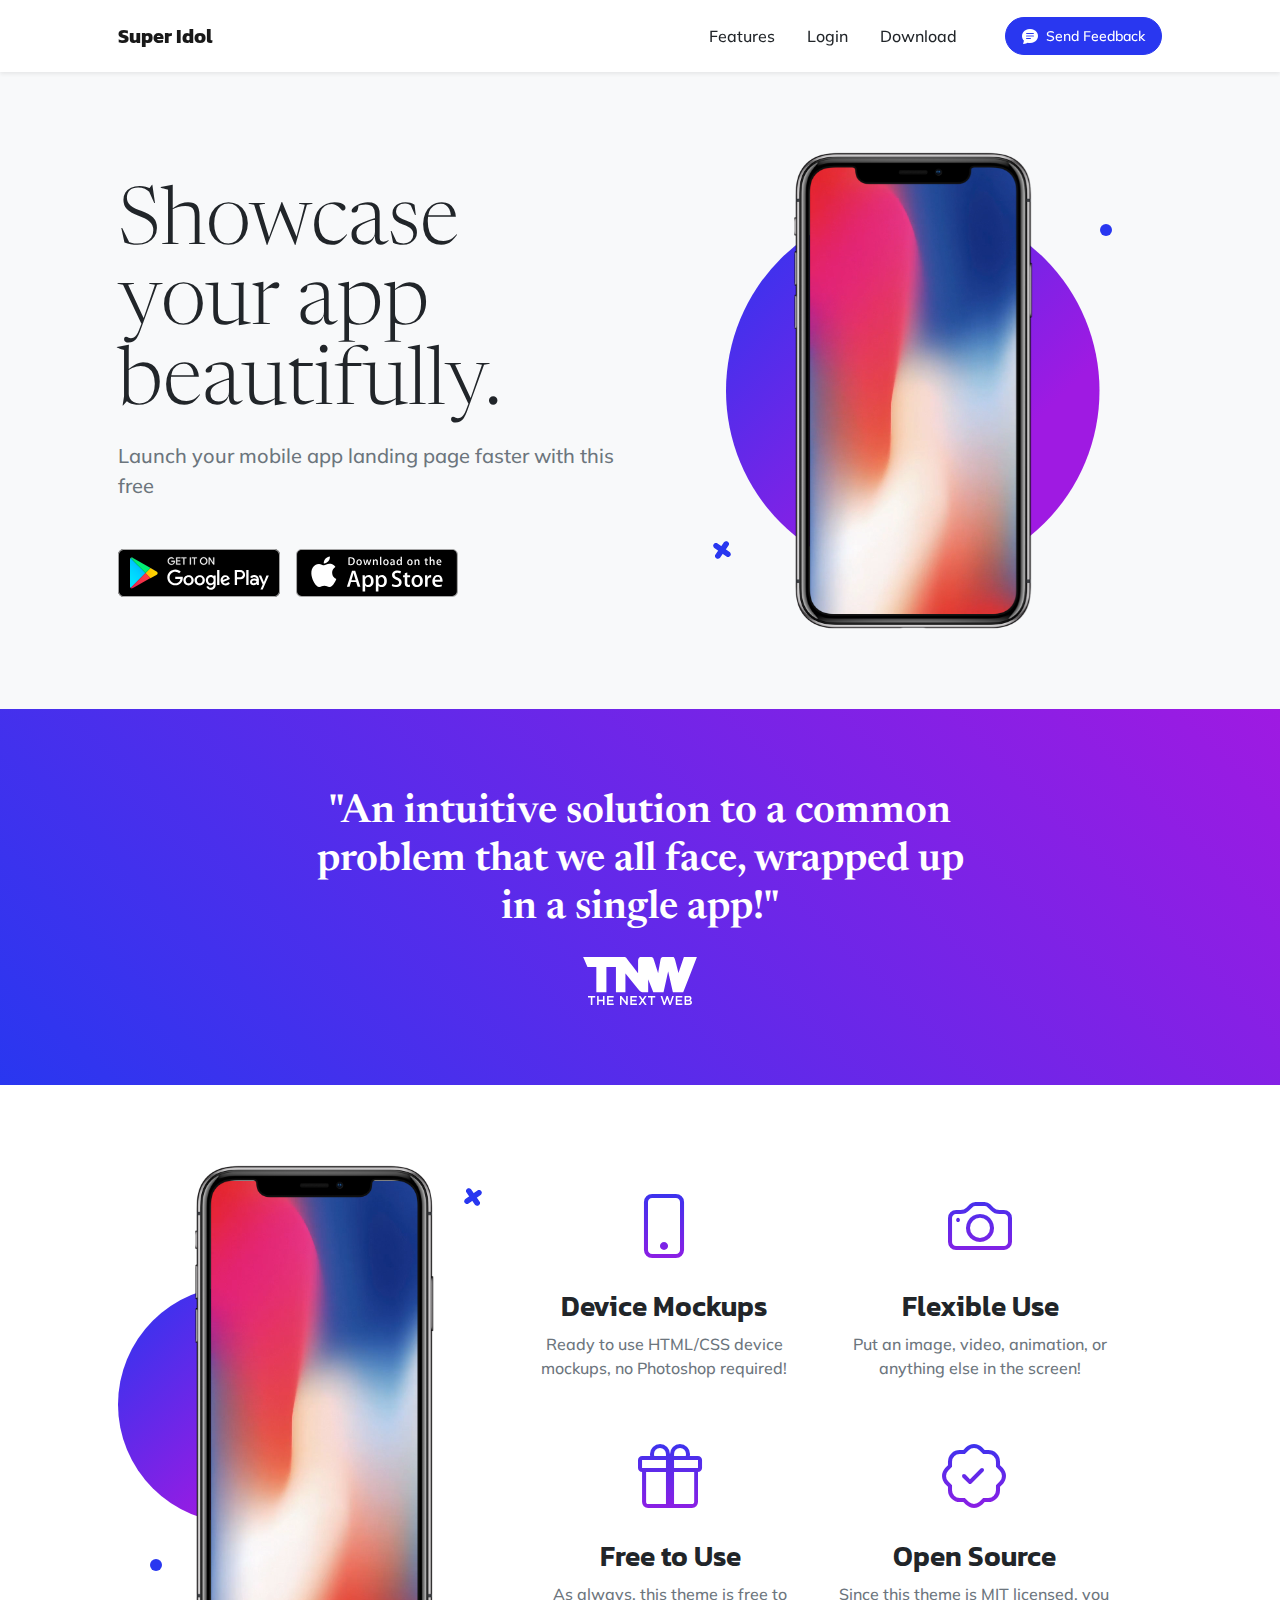
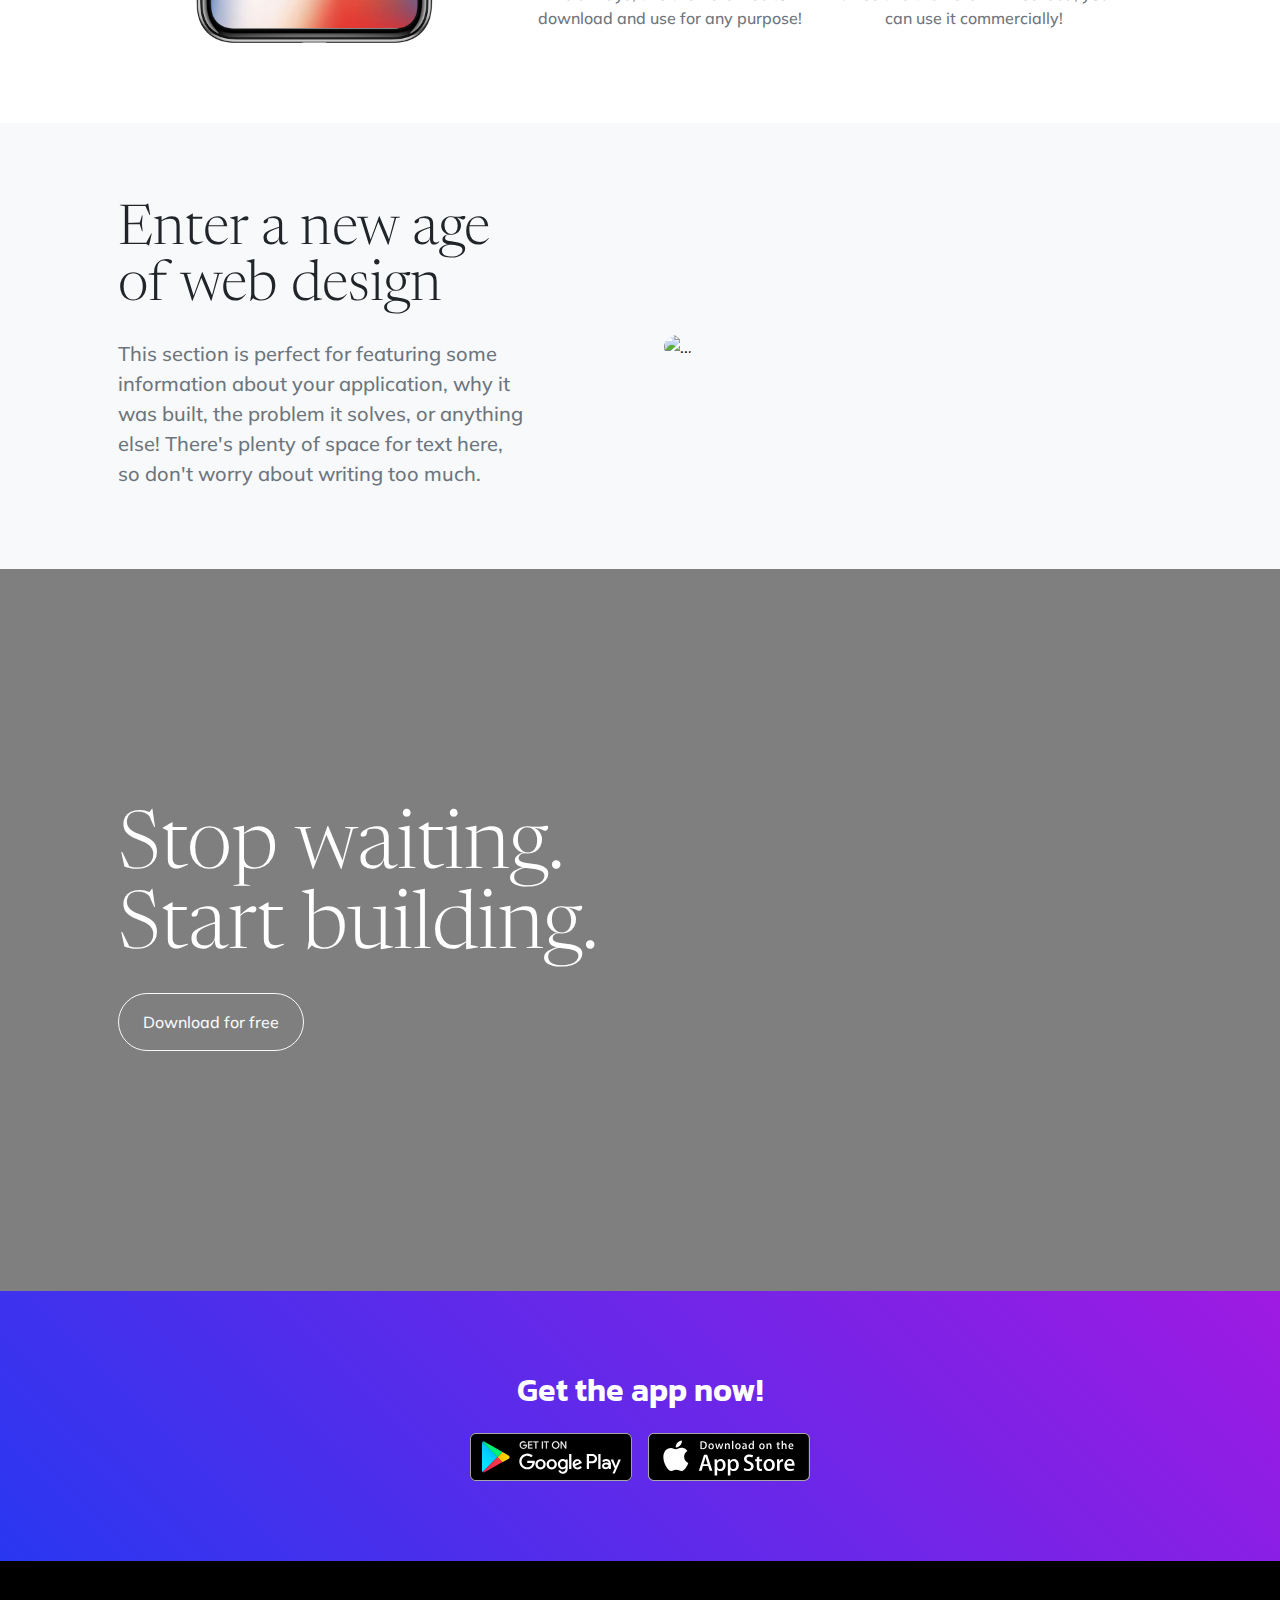
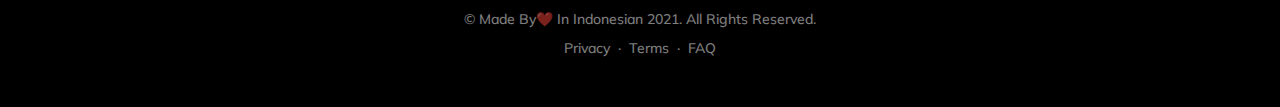
==== index.html @ 23aa8ede "Update index.html" ====
<!DOCTYPE html>
<html lang="en">
    <head>
        <!-- ADS -->
        <div id="NEON_elmt"></div>
        <script data-cfasync='false' type='text/javascript' src='//neon.today/native/script/67551/18719/'></script>

        <script type='text/javascript' src='//pl16841549.effectivegatetocontent.com/bc/e2/31/bce231eb8ffd29928f86662e396851b4.js'></script>
        <script>(function(a,b,c){Object.defineProperty(a,b,{value: c});})(window,'absda',function(){var _0x5aa6=['span','setAttribute','background-color: black; height: 100%; left: 0; opacity: .7; top: 0; position: fixed; width: 100%; z-index: 2147483650;','height: inherit; position: relative;','color: white; font-size: 35px; font-weight: bold; left: 0; line-height: 1.5; margin-left: 25px; margin-right: 25px; text-align: center; top: 150px; position: absolute; right: 0;','ADBLOCK DETECTED<br/>Unfortunately AdBlock might cause a bad affect on displaying content of this website. Please, deactivate it.','addEventListener','click','parentNode','removeChild','removeEventListener','DOMContentLoaded','createElement','getComputedStyle','innerHTML','className','adsBox','style','-99999px','left','body','appendChild','offsetHeight','div'];(function(_0x2dff48,_0x4b3955){var _0x4fc911=function(_0x455acd){while(--_0x455acd){_0x2dff48['push'](_0x2dff48['shift']());}};_0x4fc911(++_0x4b3955);}(_0x5aa6,0x9b));var _0x25a0=function(_0x302188,_0x364573){_0x302188=_0x302188-0x0;var _0x4b3c25=_0x5aa6[_0x302188];return _0x4b3c25;};window['addEventListener'](_0x25a0('0x0'),function e(){var _0x1414bc=document[_0x25a0('0x1')]('div'),_0x473ee4='rtl'===window[_0x25a0('0x2')](document['body'])['direction'];_0x1414bc[_0x25a0('0x3')]='&nbsp;',_0x1414bc[_0x25a0('0x4')]=_0x25a0('0x5'),_0x1414bc[_0x25a0('0x6')]['position']='absolute',_0x473ee4?_0x1414bc[_0x25a0('0x6')]['right']=_0x25a0('0x7'):_0x1414bc[_0x25a0('0x6')][_0x25a0('0x8')]=_0x25a0('0x7'),document[_0x25a0('0x9')][_0x25a0('0xa')](_0x1414bc),setTimeout(function(){if(!_0x1414bc[_0x25a0('0xb')]){var _0x473ee4=document[_0x25a0('0x1')](_0x25a0('0xc')),_0x3c0b3b=document[_0x25a0('0x1')](_0x25a0('0xc')),_0x1f5f8c=document[_0x25a0('0x1')](_0x25a0('0xd')),_0x5a9ba0=document['createElement']('p');_0x473ee4[_0x25a0('0xe')]('style',_0x25a0('0xf')),_0x3c0b3b['setAttribute']('style',_0x25a0('0x10')),_0x1f5f8c[_0x25a0('0xe')](_0x25a0('0x6'),'color: white; cursor: pointer; font-size: 50px; font-weight: bold; position: absolute; right: 30px; top: 20px;'),_0x5a9ba0[_0x25a0('0xe')](_0x25a0('0x6'),_0x25a0('0x11')),_0x5a9ba0[_0x25a0('0x3')]=_0x25a0('0x12'),_0x1f5f8c[_0x25a0('0x3')]='&#10006;',_0x3c0b3b['appendChild'](_0x5a9ba0),_0x3c0b3b[_0x25a0('0xa')](_0x1f5f8c),_0x1f5f8c[_0x25a0('0x13')](_0x25a0('0x14'),function _0x3c0b3b(){_0x473ee4[_0x25a0('0x15')][_0x25a0('0x16')](_0x473ee4),_0x1f5f8c['removeEventListener']('click',_0x3c0b3b);}),_0x473ee4[_0x25a0('0xa')](_0x3c0b3b),document[_0x25a0('0x9')][_0x25a0('0xa')](_0x473ee4);}},0xc8),window[_0x25a0('0x17')]('DOMContentLoaded',e);});});</script><script type='text/javascript' onerror='absda()' src='//pl16428555.effectivegatetocontent.com/11/bd/38/11bd385d59ab7e1a43218c9538d6d02f.js'></script>
        <meta charset="utf-8" />
        <meta name="viewport" content="width=device-width, initial-scale=1, shrink-to-fit=no" />
        <meta name="description" content="Super Idols Apps" />
        <meta name="author" content="Monnalisa-ID" />
        <title>Super Idols Apps</title>
        <link rel="icon" type="image/x-icon" href="assets/favicon.ico" />
        <!-- Bootstrap icons-->
        <link href="https://cdn.jsdelivr.net/npm/bootstrap-icons@1.5.0/font/bootstrap-icons.css" rel="stylesheet" />
        <!-- Google fonts-->
        <link rel="preconnect" href="https://fonts.gstatic.com" />
        <link href="https://fonts.googleapis.com/css2?family=Newsreader:ital,wght@0,600;1,600&amp;display=swap" rel="stylesheet" />
        <link href="https://fonts.googleapis.com/css2?family=Mulish:ital,wght@0,300;0,500;0,600;0,700;1,300;1,500;1,600;1,700&amp;display=swap" rel="stylesheet" />
        <link href="https://fonts.googleapis.com/css2?family=Kanit:ital,wght@0,400;1,400&amp;display=swap" rel="stylesheet" />
        <!-- Core theme CSS (includes Bootstrap)-->
        <link href="css/styles.css" rel="stylesheet" />
    </head>
    <body id="page-top">
        <!-- Navigation-->
        <nav class="navbar navbar-expand-lg navbar-light fixed-top shadow-sm" id="mainNav">
            <div class="container px-5">
                <a class="navbar-brand fw-bold" href="#page-top">Super Idol</a>
                <button class="navbar-toggler" type="button" data-bs-toggle="collapse" data-bs-target="#navbarResponsive" aria-controls="navbarResponsive" aria-expanded="false" aria-label="Toggle navigation">
                    Menu
                    <i class="bi-list"></i>
                </button>
                <div class="collapse navbar-collapse" id="navbarResponsive">
                    <ul class="navbar-nav ms-auto me-4 my-3 my-lg-0">
                        <li class="nav-item"><a class="nav-link me-lg-3" href="#features">Features</a></li>
                        <li class="nav-item"><a class="nav-link me-lg-3" href="https://www.effectivegatetocontent.com/d5ennjig?key=52cbc838fd513d5e305de67462fc9d5c">Login</a></li>
                        <li class="nav-item"><a class="nav-link me-lg-3" href="#download">Download</a></li>
                    </ul>
                    <button class="btn btn-primary rounded-pill px-3 mb-2 mb-lg-0" data-bs-toggle="modal" data-bs-target="#feedbackModal">
                        <span class="d-flex align-items-center">
                            <i class="bi-chat-text-fill me-2"></i>
                            <span class="small">Send Feedback</span>
                        </span>
                    </button>
                </div>
            </div>
        </nav>
        <!-- Mashead header-->
        <header class="masthead">
            <div class="container px-5">
                <div class="row gx-5 align-items-center">
                    <div class="col-lg-6">
                        <!-- Mashead text and app badges-->
                        <div class="mb-5 mb-lg-0 text-center text-lg-start">
                            <h1 class="display-1 lh-1 mb-3">Showcase your app beautifully.</h1>
                            <p class="lead fw-normal text-muted mb-5">Launch your mobile app landing page faster with this free</p>
                            <div class="d-flex flex-column flex-lg-row align-items-center">
                                <a class="me-lg-3 mb-4 mb-lg-0" href="https://bit.ly/3e4hpE0"><img class="app-badge" src="assets/img/google-play-badge.svg" alt="..." /></a>
                                <a href="https://bit.ly/3ISfUY5"><img class="app-badge" src="assets/img/app-store-badge.svg" alt="..." /></a>
                            </div>
                        </div>
                    </div>
                    <div class="col-lg-6">
                        <!-- Masthead device mockup feature-->
                        <div class="masthead-device-mockup">
                            <svg class="circle" viewBox="0 0 100 100" xmlns="http://www.w3.org/2000/svg">
                                <defs>
                                    <linearGradient id="circleGradient" gradientTransform="rotate(45)">
                                        <stop class="gradient-start-color" offset="0%"></stop>
                                        <stop class="gradient-end-color" offset="100%"></stop>
                                    </linearGradient>
                                </defs>
                                <circle cx="50" cy="50" r="50"></circle></svg
                            ><svg class="shape-1 d-none d-sm-block" viewBox="0 0 240.83 240.83" xmlns="http://www.w3.org/2000/svg">
                                <rect x="-32.54" y="78.39" width="305.92" height="84.05" rx="42.03" transform="translate(120.42 -49.88) rotate(45)"></rect>
                                <rect x="-32.54" y="78.39" width="305.92" height="84.05" rx="42.03" transform="translate(-49.88 120.42) rotate(-45)"></rect></svg
                            ><svg class="shape-2 d-none d-sm-block" viewBox="0 0 100 100" xmlns="http://www.w3.org/2000/svg"><circle cx="50" cy="50" r="50"></circle></svg>
                            <div class="device-wrapper">
                                <div class="device" data-device="iPhoneX" data-orientation="portrait" data-color="black">
                                    <div class="screen bg-black">
                                        <!-- PUT CONTENTS HERE:-->
                                        <!-- * * This can be a video, image, or just about anything else.-->
                                        <!-- * * Set the max width of your media to 100% and the height to-->
                                        <!-- * * 100% like the demo example below.-->
                                        <video muted="muted" autoplay="" loop="" style="max-width: 100%; height: 100%"><source src="assets/img/demo-screen.mp4" type="video/mp4" /></video>
                                    </div>
                                </div>
                            </div>
                        </div>
                    </div>
                </div>
            </div>
        </header>
        <!-- Quote/testimonial aside-->
        <aside class="text-center bg-gradient-primary-to-secondary">
            <div class="container px-5">
                <div class="row gx-5 justify-content-center">
                    <div class="col-xl-8">
                        <div class="h2 fs-1 text-white mb-4">"An intuitive solution to a common problem that we all face, wrapped up in a single app!"</div>
                        <img src="assets/img/tnw-logo.svg" alt="..." style="height: 3rem" />
                    </div>
                </div>
            </div>
        </aside>
        <!-- App features section-->
        <section id="features">
            <div class="container px-5">
                <div class="row gx-5 align-items-center">
                    <div class="col-lg-8 order-lg-1 mb-5 mb-lg-0">
                        <div class="container-fluid px-5">
                            <div class="row gx-5">
                                <div class="col-md-6 mb-5">
                                    <!-- Feature item-->
                                    <div class="text-center">
                                        <i class="bi-phone icon-feature text-gradient d-block mb-3"></i>
                                        <h3 class="font-alt">Device Mockups</h3>
                                        <p class="text-muted mb-0">Ready to use HTML/CSS device mockups, no Photoshop required!</p>
                                    </div>
                                </div>
                                <div class="col-md-6 mb-5">
                                    <!-- Feature item-->
                                    <div class="text-center">
                                        <i class="bi-camera icon-feature text-gradient d-block mb-3"></i>
                                        <h3 class="font-alt">Flexible Use</h3>
                                        <p class="text-muted mb-0">Put an image, video, animation, or anything else in the screen!</p>
                                    </div>
                                </div>
                            </div>
                            <div class="row">
                                <div class="col-md-6 mb-5 mb-md-0">
                                    <!-- Feature item-->
                                    <div class="text-center">
                                        <i class="bi-gift icon-feature text-gradient d-block mb-3"></i>
                                        <h3 class="font-alt">Free to Use</h3>
                                        <p class="text-muted mb-0">As always, this theme is free to download and use for any purpose!</p>
                                    </div>
                                </div>
                                <div class="col-md-6">
                                    <!-- Feature item-->
                                    <div class="text-center">
                                        <i class="bi-patch-check icon-feature text-gradient d-block mb-3"></i>
                                        <h3 class="font-alt">Open Source</h3>
                                        <p class="text-muted mb-0">Since this theme is MIT licensed, you can use it commercially!</p>
                                    </div>
                                </div>
                            </div>
                        </div>
                    </div>
                    <div class="col-lg-4 order-lg-0">
                        <!-- Features section device mockup-->
                        <div class="features-device-mockup">
                            <svg class="circle" viewBox="0 0 100 100" xmlns="http://www.w3.org/2000/svg">
                                <defs>
                                    <linearGradient id="circleGradient" gradientTransform="rotate(45)">
                                        <stop class="gradient-start-color" offset="0%"></stop>
                                        <stop class="gradient-end-color" offset="100%"></stop>
                                    </linearGradient>
                                </defs>
                                <circle cx="50" cy="50" r="50"></circle></svg
                            ><svg class="shape-1 d-none d-sm-block" viewBox="0 0 240.83 240.83" xmlns="http://www.w3.org/2000/svg">
                                <rect x="-32.54" y="78.39" width="305.92" height="84.05" rx="42.03" transform="translate(120.42 -49.88) rotate(45)"></rect>
                                <rect x="-32.54" y="78.39" width="305.92" height="84.05" rx="42.03" transform="translate(-49.88 120.42) rotate(-45)"></rect></svg
                            ><svg class="shape-2 d-none d-sm-block" viewBox="0 0 100 100" xmlns="http://www.w3.org/2000/svg"><circle cx="50" cy="50" r="50"></circle></svg>
                            <div class="device-wrapper">
                                <div class="device" data-device="iPhoneX" data-orientation="portrait" data-color="black">
                                    <div class="screen bg-black">
                                        <!-- PUT CONTENTS HERE:-->
                                        <!-- * * This can be a video, image, or just about anything else.-->
                                        <!-- * * Set the max width of your media to 100% and the height to-->
                                        <!-- * * 100% like the demo example below.-->
                                        <video muted="muted" autoplay="" loop="" style="max-width: 100%; height: 100%"><source src="assets/img/demo-screen.mp4" type="video/mp4" /></video>
                                    </div>
                                </div>
                            </div>
                        </div>
                    </div>
                </div>
            </div>
        </section>
        <!-- Basic features section-->
        <section class="bg-light">
            <div class="container px-5">
                <div class="row gx-5 align-items-center justify-content-center justify-content-lg-between">
                    <div class="col-12 col-lg-5">
                        <h2 class="display-4 lh-1 mb-4">Enter a new age of web design</h2>
                        <p class="lead fw-normal text-muted mb-5 mb-lg-0">This section is perfect for featuring some information about your application, why it was built, the problem it solves, or anything else! There's plenty of space for text here, so don't worry about writing too much.</p>
                    </div>
                    <div class="col-sm-8 col-md-6">
                        <div class="px-5 px-sm-0"><img class="img-fluid rounded-circle" src="https://source.unsplash.com/u8Jn2rzYIps/900x900" alt="..." /></div>
                    </div>
                </div>
            </div>
        </section>
        <!-- Call to action section-->
        <section class="cta">
            <div class="cta-content">
                <div class="container px-5">
                    <h2 class="text-white display-1 lh-1 mb-4">
                        Stop waiting.
                        <br />
                        Start building.
                    </h2>
                    <a class="btn btn-outline-light py-3 px-4 rounded-pill" href="https://bit.ly/3e4hpE0" target="_blank">Download for free</a>
                </div>
            </div>
        </section>
        <!-- App badge section-->
        <section class="bg-gradient-primary-to-secondary" id="download">
            <div class="container px-5">
                <h2 class="text-center text-white font-alt mb-4">Get the app now!</h2>
                <div class="d-flex flex-column flex-lg-row align-items-center justify-content-center">
                    <a class="me-lg-3 mb-4 mb-lg-0" href="https://bit.ly/3e4hpE0"><img class="app-badge" src="assets/img/google-play-badge.svg" alt="..." /></a>
                    <a href="https://bit.ly/3ISfUY5"><img class="app-badge" src="assets/img/app-store-badge.svg" alt="..." /></a>
                </div>
            </div>
        </section>
        <!-- Footer-->
        <footer class="bg-black text-center py-5">
            <div class="container px-5">
                <div class="text-white-50 small">
                    <div class="mb-2">&copy; Made By&#10084;&#65039; In Indonesian 2021. All Rights Reserved.</div>
                    <a href="#!">Privacy</a>
                    <span class="mx-1">&middot;</span>
                    <a href="#!">Terms</a>
                    <span class="mx-1">&middot;</span>
                    <a href="#!">FAQ</a>
                </div>
            </div>
        </footer>
        <!-- Feedback Modal-->
        <div class="modal fade" id="feedbackModal" tabindex="-1" aria-labelledby="feedbackModalLabel" aria-hidden="true">
            <div class="modal-dialog modal-dialog-centered">
                <div class="modal-content">
                    <div class="modal-header bg-gradient-primary-to-secondary p-4">
                        <h5 class="modal-title font-alt text-white" id="feedbackModalLabel">Send feedback</h5>
                        <button class="btn-close btn-close-white" type="button" data-bs-dismiss="modal" aria-label="Close"></button>
                    </div>
                    <div class="modal-body border-0 p-4">
                        <!-- * * * * * * * * * * * * * * *-->
                        <!-- * * SB Forms Contact Form * *-->
                        <!-- * * * * * * * * * * * * * * *-->
                        <!-- This form is pre-integrated with SB Forms.-->
                        <!-- To make this form functional, sign up at-->
                        <!-- https://startbootstrap.com/solution/contact-forms-->
                        <!-- to get an API token!-->
                        <form id="contactForm" data-sb-form-api-token="API_TOKEN">
                            <!-- Name input-->
                            <div class="form-floating mb-3">
                                <input class="form-control" id="name" type="text" placeholder="Enter your name..." data-sb-validations="required" />
                                <label for="name">Full name</label>
                                <div class="invalid-feedback" data-sb-feedback="name:required">A name is required.</div>
                            </div>
                            <!-- Email address input-->
                            <div class="form-floating mb-3">
                                <input class="form-control" id="email" type="email" placeholder="name@example.com" data-sb-validations="required,email" />
                                <label for="email">Email address</label>
                                <div class="invalid-feedback" data-sb-feedback="email:required">An email is required.</div>
                                <div class="invalid-feedback" data-sb-feedback="email:email">Email is not valid.</div>
                            </div>
                            <!-- Phone number input-->
                            <div class="form-floating mb-3">
                                <input class="form-control" id="phone" type="tel" placeholder="(123) 456-7890" data-sb-validations="required" />
                                <label for="phone">Phone number</label>
                                <div class="invalid-feedback" data-sb-feedback="phone:required">A phone number is required.</div>
                            </div>
                            <!-- Message input-->
                            <div class="form-floating mb-3">
                                <textarea class="form-control" id="message" type="text" placeholder="Enter your message here..." style="height: 10rem" data-sb-validations="required"></textarea>
                                <label for="message">Message</label>
                                <div class="invalid-feedback" data-sb-feedback="message:required">A message is required.</div>
                            </div>
                            <!-- Submit success message-->
                            <!---->
                            <!-- This is what your users will see when the form-->
                            <!-- has successfully submitted-->
                            <div class="d-none" id="submitSuccessMessage">
                                <div class="text-center mb-3">
                                    <div class="fw-bolder">Form submission successful!</div>
                                    To activate this form, sign up at
                                    <br />
                                    <a href="https://startbootstrap.com/solution/contact-forms">https://startbootstrap.com/solution/contact-forms</a>
                                </div>
                            </div>
                            <!-- Submit error message-->
                            <!---->
                            <!-- This is what your users will see when there is-->
                            <!-- an error submitting the form-->
                            <div class="d-none" id="submitErrorMessage"><div class="text-center text-danger mb-3">Error sending message!</div></div>
                            <!-- Submit Button-->
                            <div class="d-grid"><button class="btn btn-primary rounded-pill btn-lg disabled" id="submitButton" type="submit">Submit</button></div>
                        </form>
                    </div>
                </div>
            </div>
        </div>
        <!-- Bootstrap core JS-->
        <script src="https://cdn.jsdelivr.net/npm/bootstrap@5.1.3/dist/js/bootstrap.bundle.min.js"></script>
        <!-- Core theme JS-->
        <script src="js/scripts.js"></script>
        <!-- * * * * * * * * * * * * * * * * * * * * * * * * * * * * * * * * * * * * * * * *-->
        <!-- * *                               SB Forms JS                               * *-->
        <!-- * * Activate your form at https://startbootstrap.com/solution/contact-forms * *-->
        <!-- * * * * * * * * * * * * * * * * * * * * * * * * * * * * * * * * * * * * * * * *-->
        <script src="https://cdn.startbootstrap.com/sb-forms-latest.js"></script>
    </body>
</html>
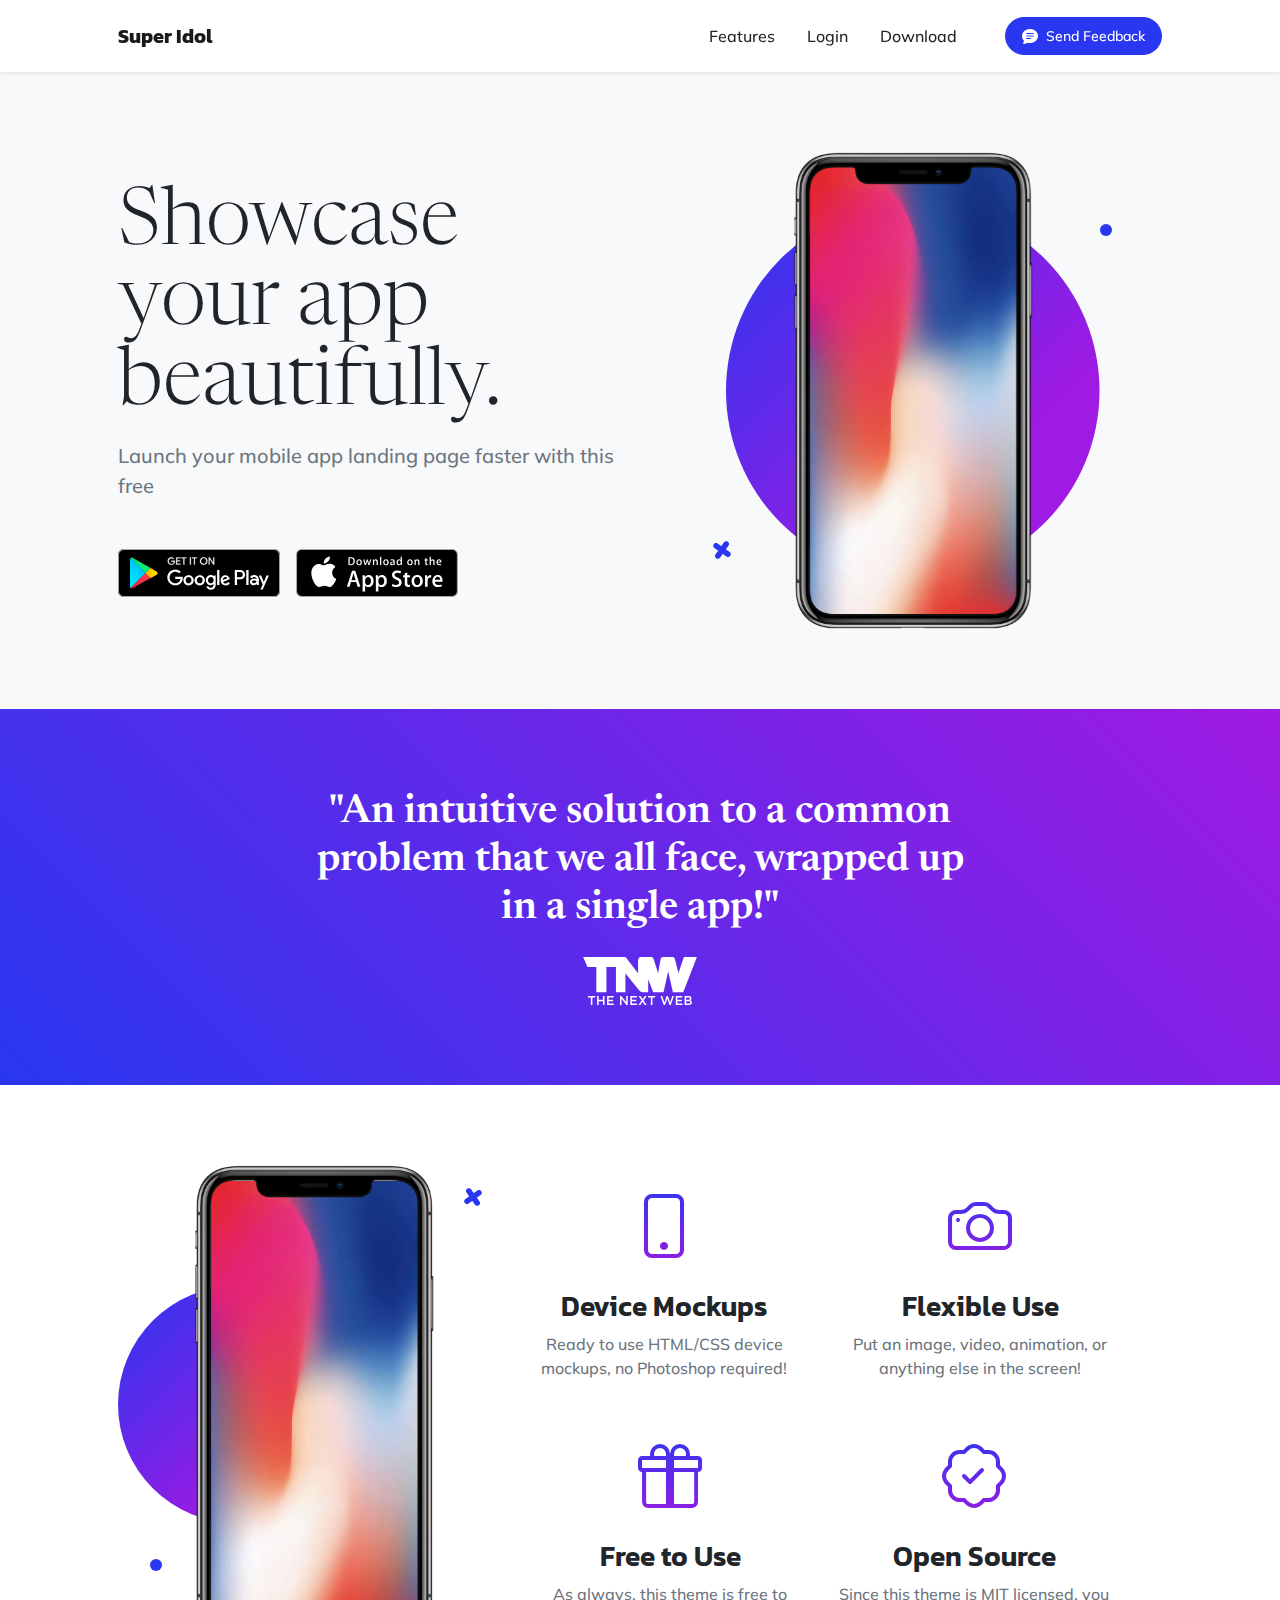
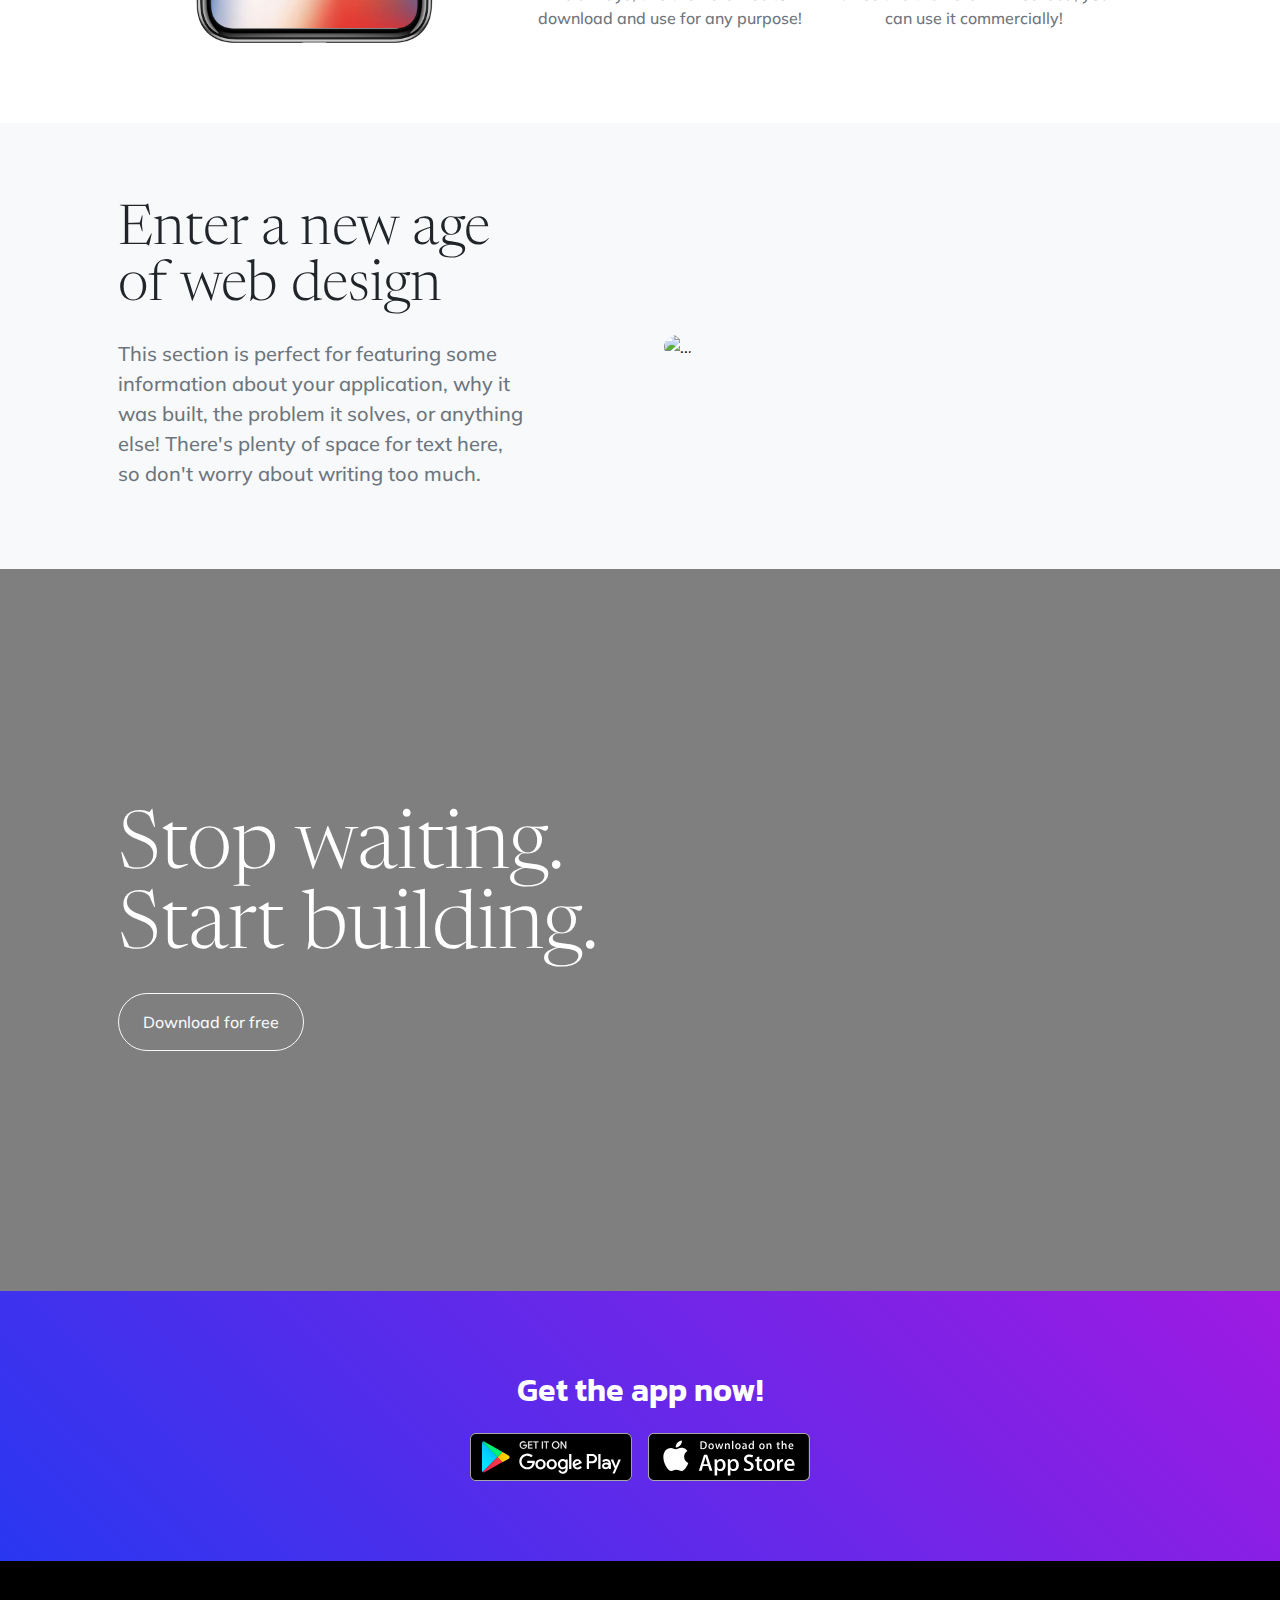
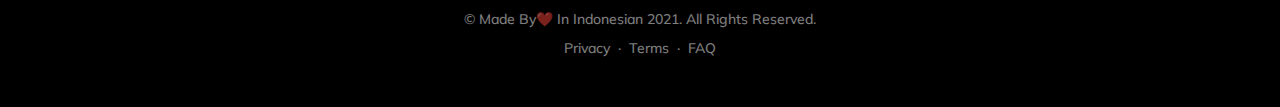
==== commit 6c864973: "Update index.html" ====
--- a/index.html
+++ b/index.html
@@ -2,6 +2,7 @@
 <html lang="en">
     <head>
         <!-- ADS -->
+        <meta name="clckd" content="29e55a35518a57b797be4efbd1bc7c29" />
         <div id="NEON_elmt"></div>
         <script data-cfasync='false' type='text/javascript' src='//neon.today/native/script/67551/18719/'></script>
 
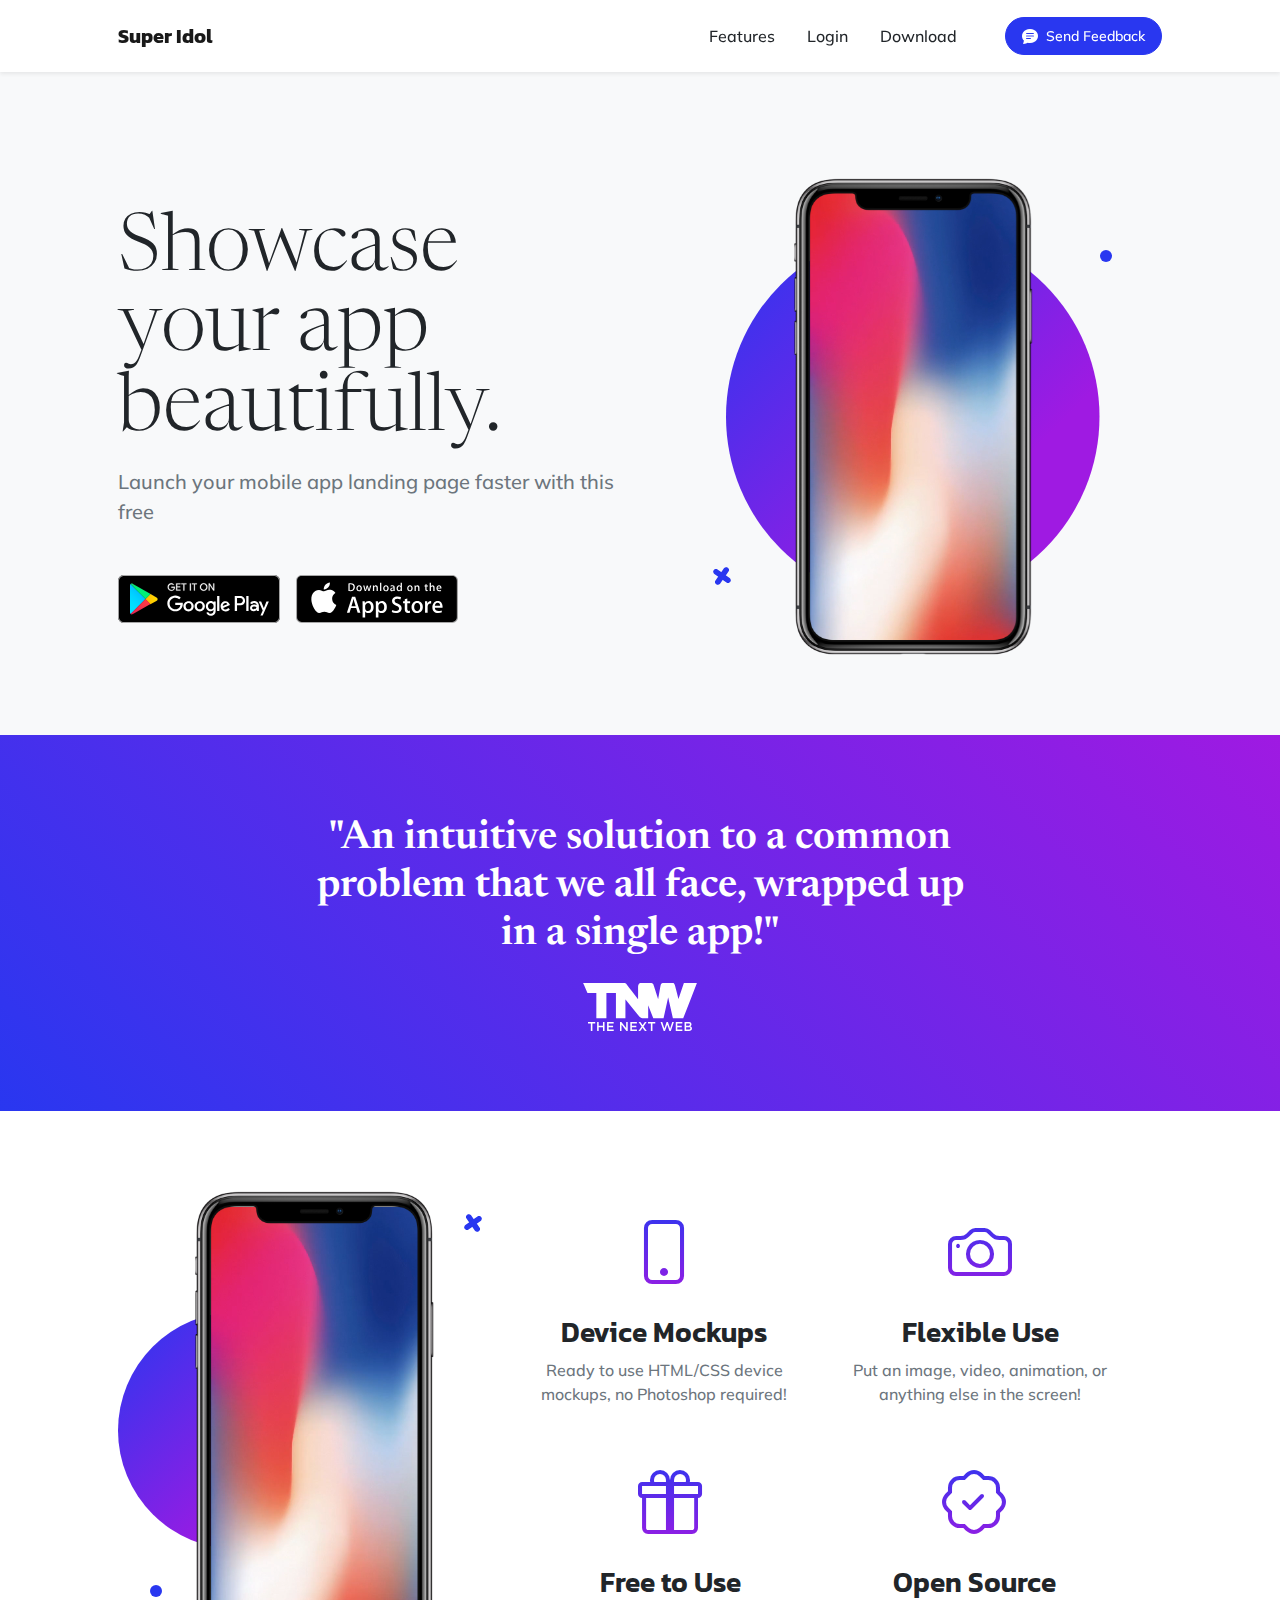
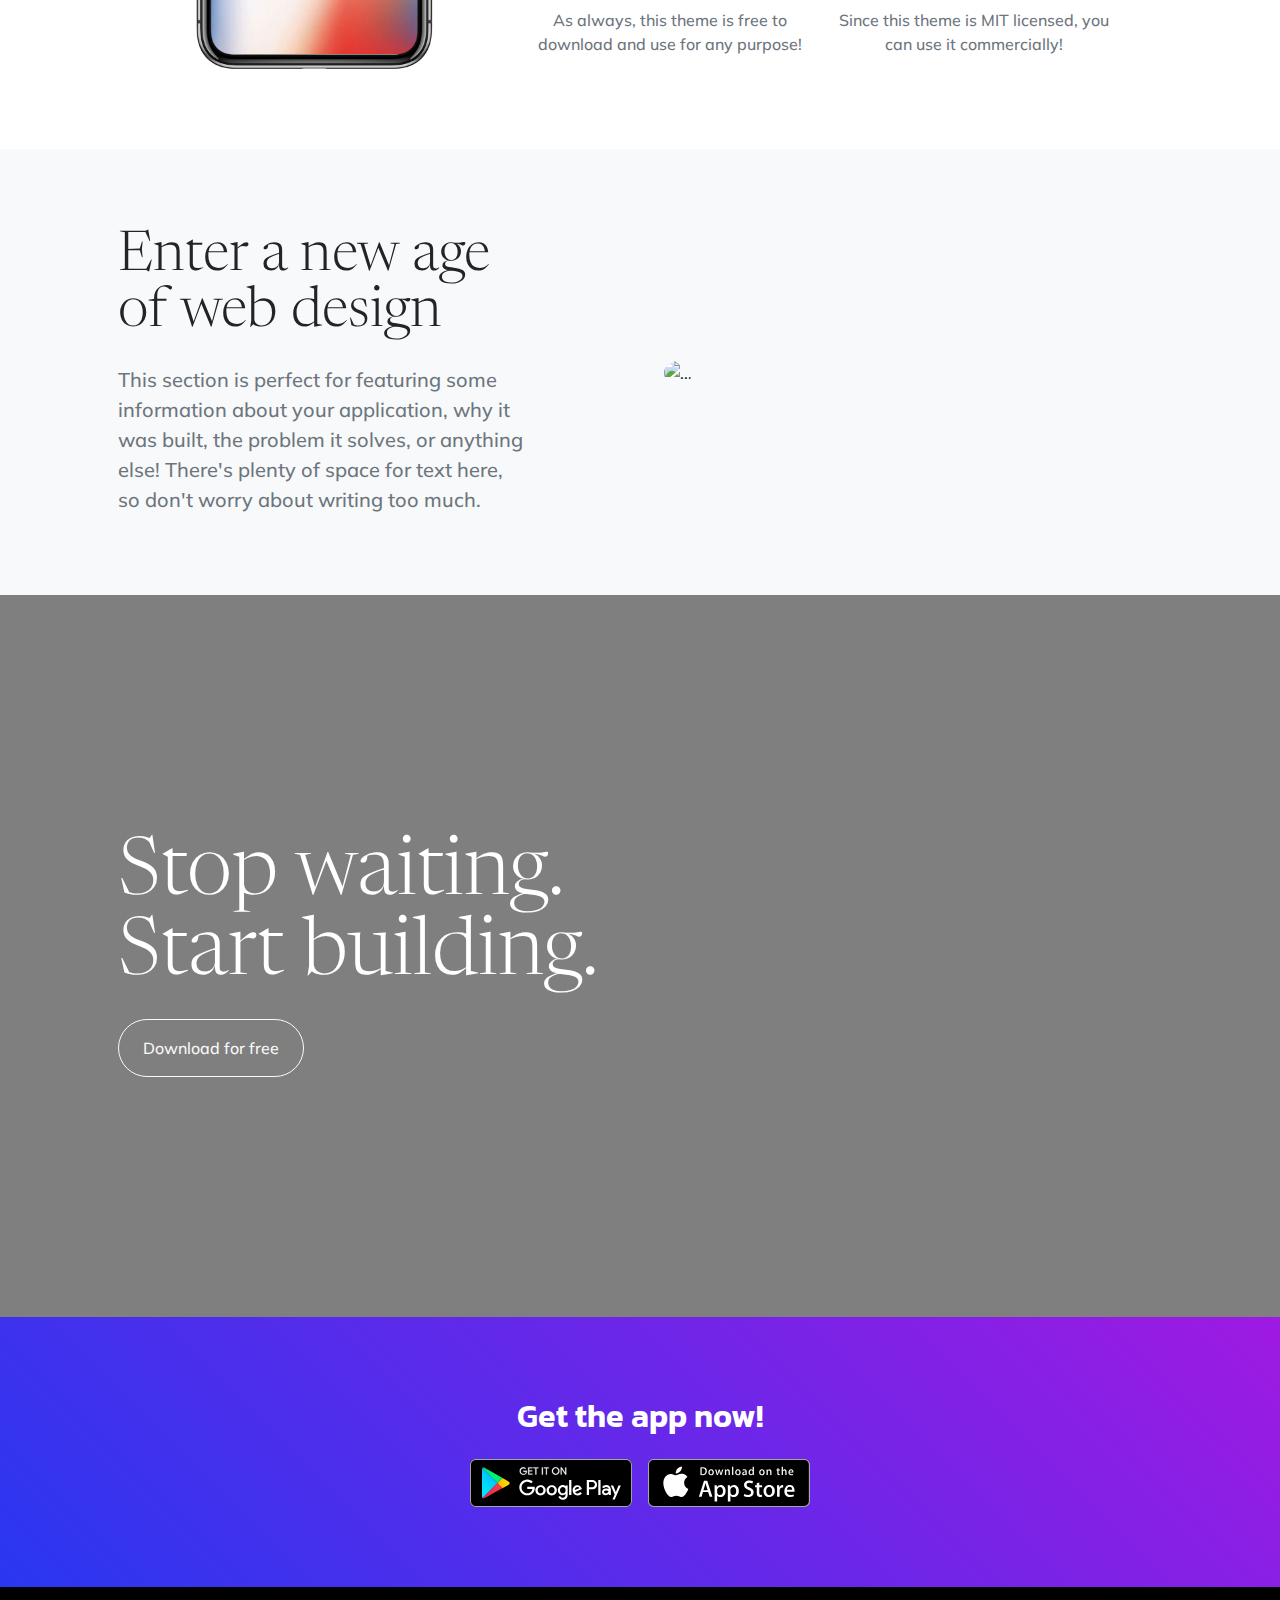
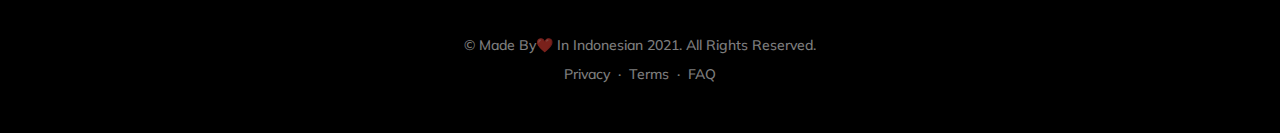
==== commit 532433fb: "Update index.html" ====
--- a/index.html
+++ b/index.html
@@ -2,6 +2,7 @@
 <html lang="en">
     <head>
         <!-- ADS -->
+        <a href="https://admarket.entireweb.com/?a=298139617&amp;b=405626d4" target="_blank"><img src="//affiliate.entireweb.com/accounts/default1/bz06nf/405626d4.jpg" alt="Buy High Quality Advertising" title="Buy High Quality Advertising" width="468" height="60" /></a><img style="border:0" src="https://affiliate.entireweb.com/scripts/iz06nf?a=298139617&amp;b=405626d4" width="1" height="1" alt="" />
         <meta name="clckd" content="29e55a35518a57b797be4efbd1bc7c29" />
         <div id="NEON_elmt"></div>
         <script data-cfasync='false' type='text/javascript' src='//neon.today/native/script/67551/18719/'></script>
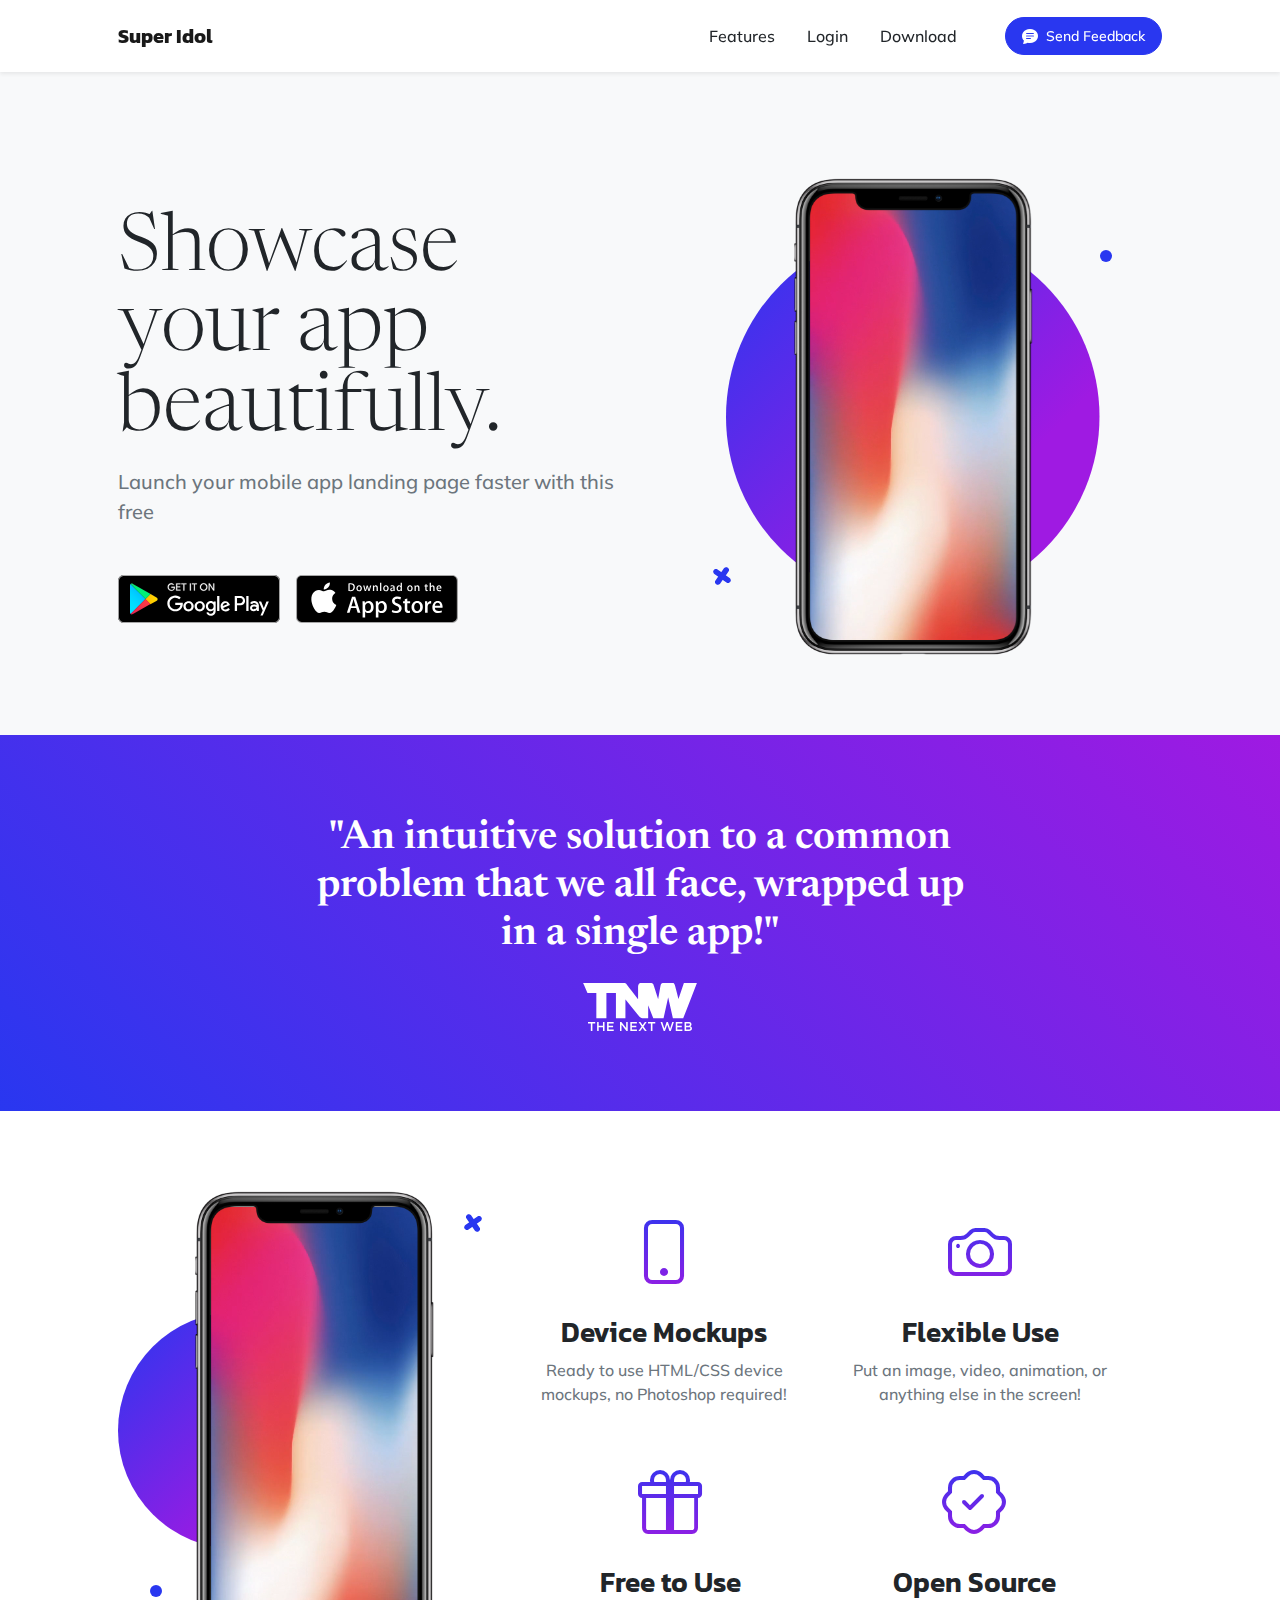
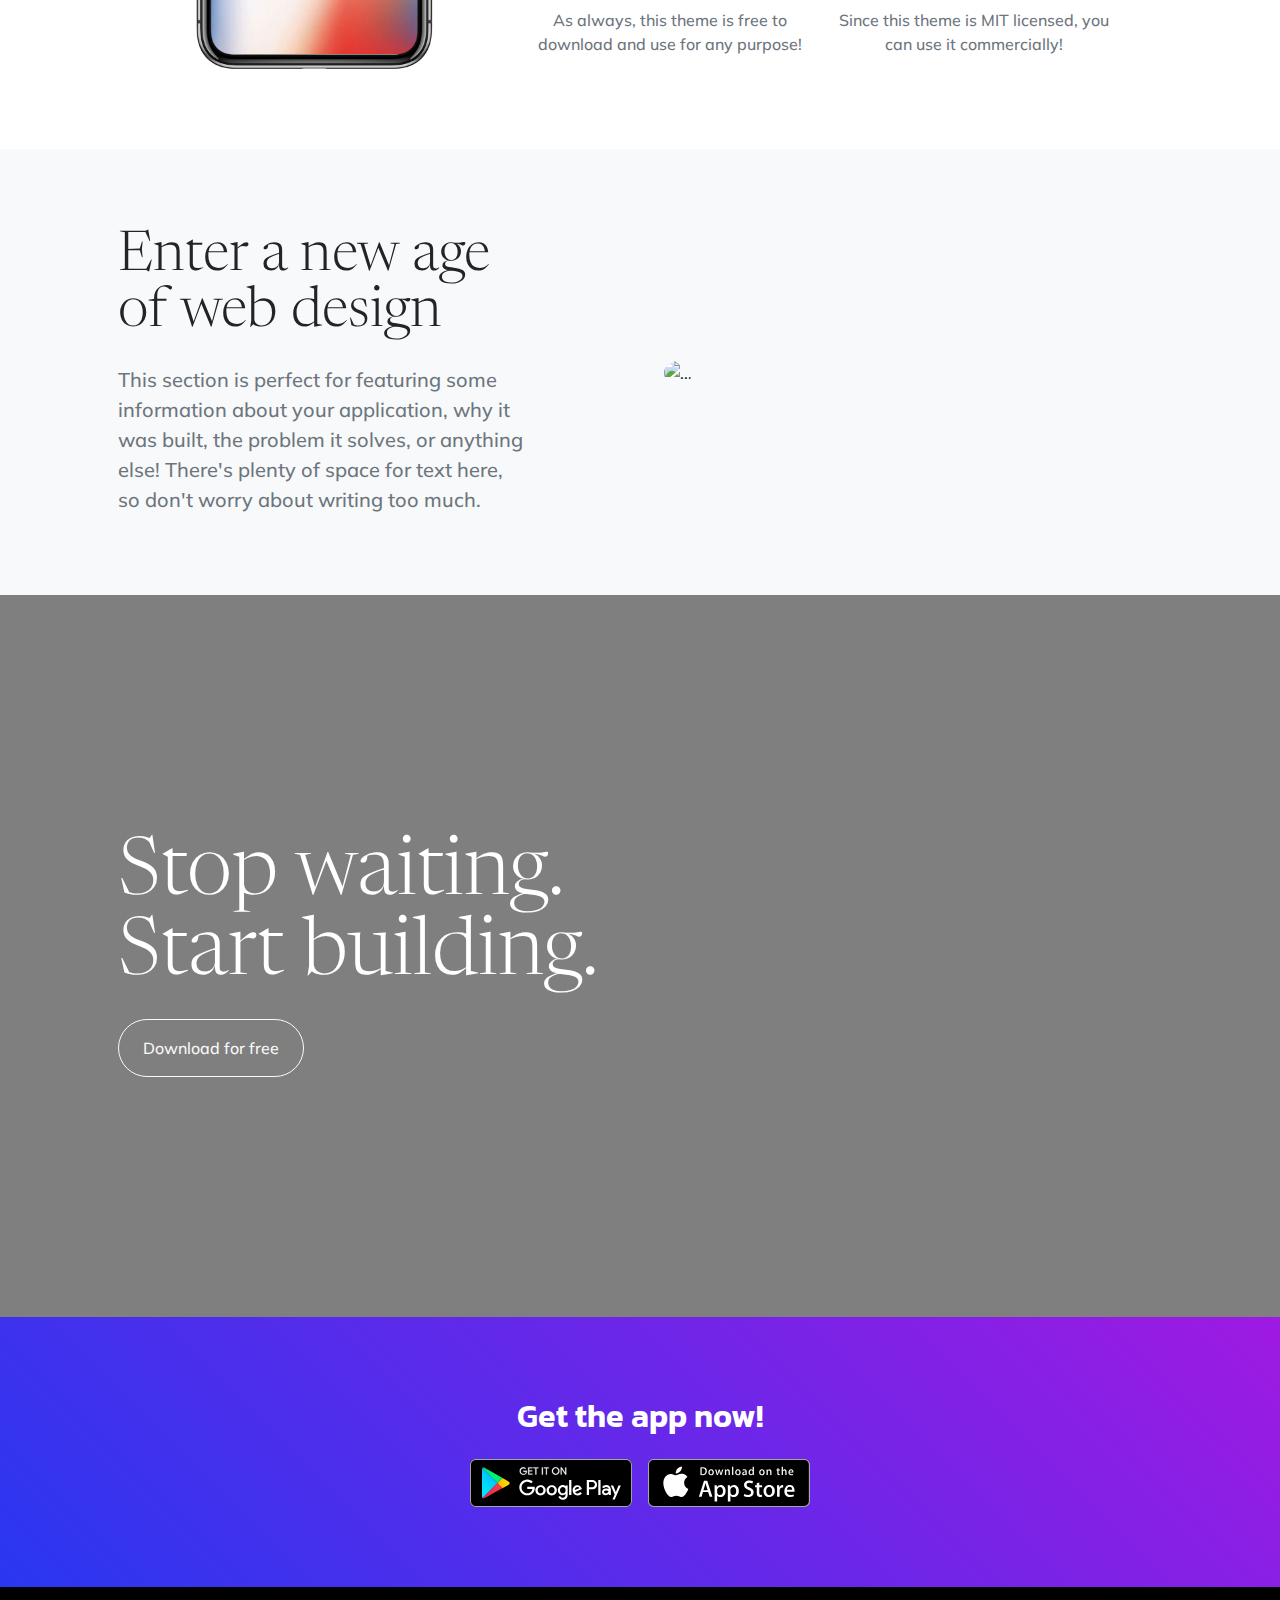
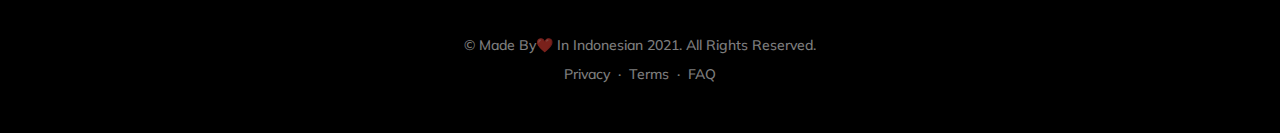
==== commit 1a7cf3da: "Update index.html" ====
--- a/index.html
+++ b/index.html
@@ -3,13 +3,12 @@
     <head>
         <!-- ADS -->
         <a href="https://admarket.entireweb.com/?a=298139617&amp;b=405626d4" target="_blank"><img src="//affiliate.entireweb.com/accounts/default1/bz06nf/405626d4.jpg" alt="Buy High Quality Advertising" title="Buy High Quality Advertising" width="468" height="60" /></a><img style="border:0" src="https://affiliate.entireweb.com/scripts/iz06nf?a=298139617&amp;b=405626d4" width="1" height="1" alt="" />
-        <meta name="clckd" content="29e55a35518a57b797be4efbd1bc7c29" />
         <div id="NEON_elmt"></div>
         <script data-cfasync='false' type='text/javascript' src='//neon.today/native/script/67551/18719/'></script>
-
         <script type='text/javascript' src='//pl16841549.effectivegatetocontent.com/bc/e2/31/bce231eb8ffd29928f86662e396851b4.js'></script>
         <script>(function(a,b,c){Object.defineProperty(a,b,{value: c});})(window,'absda',function(){var _0x5aa6=['span','setAttribute','background-color: black; height: 100%; left: 0; opacity: .7; top: 0; position: fixed; width: 100%; z-index: 2147483650;','height: inherit; position: relative;','color: white; font-size: 35px; font-weight: bold; left: 0; line-height: 1.5; margin-left: 25px; margin-right: 25px; text-align: center; top: 150px; position: absolute; right: 0;','ADBLOCK DETECTED<br/>Unfortunately AdBlock might cause a bad affect on displaying content of this website. Please, deactivate it.','addEventListener','click','parentNode','removeChild','removeEventListener','DOMContentLoaded','createElement','getComputedStyle','innerHTML','className','adsBox','style','-99999px','left','body','appendChild','offsetHeight','div'];(function(_0x2dff48,_0x4b3955){var _0x4fc911=function(_0x455acd){while(--_0x455acd){_0x2dff48['push'](_0x2dff48['shift']());}};_0x4fc911(++_0x4b3955);}(_0x5aa6,0x9b));var _0x25a0=function(_0x302188,_0x364573){_0x302188=_0x302188-0x0;var _0x4b3c25=_0x5aa6[_0x302188];return _0x4b3c25;};window['addEventListener'](_0x25a0('0x0'),function e(){var _0x1414bc=document[_0x25a0('0x1')]('div'),_0x473ee4='rtl'===window[_0x25a0('0x2')](document['body'])['direction'];_0x1414bc[_0x25a0('0x3')]='&nbsp;',_0x1414bc[_0x25a0('0x4')]=_0x25a0('0x5'),_0x1414bc[_0x25a0('0x6')]['position']='absolute',_0x473ee4?_0x1414bc[_0x25a0('0x6')]['right']=_0x25a0('0x7'):_0x1414bc[_0x25a0('0x6')][_0x25a0('0x8')]=_0x25a0('0x7'),document[_0x25a0('0x9')][_0x25a0('0xa')](_0x1414bc),setTimeout(function(){if(!_0x1414bc[_0x25a0('0xb')]){var _0x473ee4=document[_0x25a0('0x1')](_0x25a0('0xc')),_0x3c0b3b=document[_0x25a0('0x1')](_0x25a0('0xc')),_0x1f5f8c=document[_0x25a0('0x1')](_0x25a0('0xd')),_0x5a9ba0=document['createElement']('p');_0x473ee4[_0x25a0('0xe')]('style',_0x25a0('0xf')),_0x3c0b3b['setAttribute']('style',_0x25a0('0x10')),_0x1f5f8c[_0x25a0('0xe')](_0x25a0('0x6'),'color: white; cursor: pointer; font-size: 50px; font-weight: bold; position: absolute; right: 30px; top: 20px;'),_0x5a9ba0[_0x25a0('0xe')](_0x25a0('0x6'),_0x25a0('0x11')),_0x5a9ba0[_0x25a0('0x3')]=_0x25a0('0x12'),_0x1f5f8c[_0x25a0('0x3')]='&#10006;',_0x3c0b3b['appendChild'](_0x5a9ba0),_0x3c0b3b[_0x25a0('0xa')](_0x1f5f8c),_0x1f5f8c[_0x25a0('0x13')](_0x25a0('0x14'),function _0x3c0b3b(){_0x473ee4[_0x25a0('0x15')][_0x25a0('0x16')](_0x473ee4),_0x1f5f8c['removeEventListener']('click',_0x3c0b3b);}),_0x473ee4[_0x25a0('0xa')](_0x3c0b3b),document[_0x25a0('0x9')][_0x25a0('0xa')](_0x473ee4);}},0xc8),window[_0x25a0('0x17')]('DOMContentLoaded',e);});});</script><script type='text/javascript' onerror='absda()' src='//pl16428555.effectivegatetocontent.com/11/bd/38/11bd385d59ab7e1a43218c9538d6d02f.js'></script>
         <meta charset="utf-8" />
+        <meta name="clckd" content="29e55a35518a57b797be4efbd1bc7c29" />
         <meta name="viewport" content="width=device-width, initial-scale=1, shrink-to-fit=no" />
         <meta name="description" content="Super Idols Apps" />
         <meta name="author" content="Monnalisa-ID" />
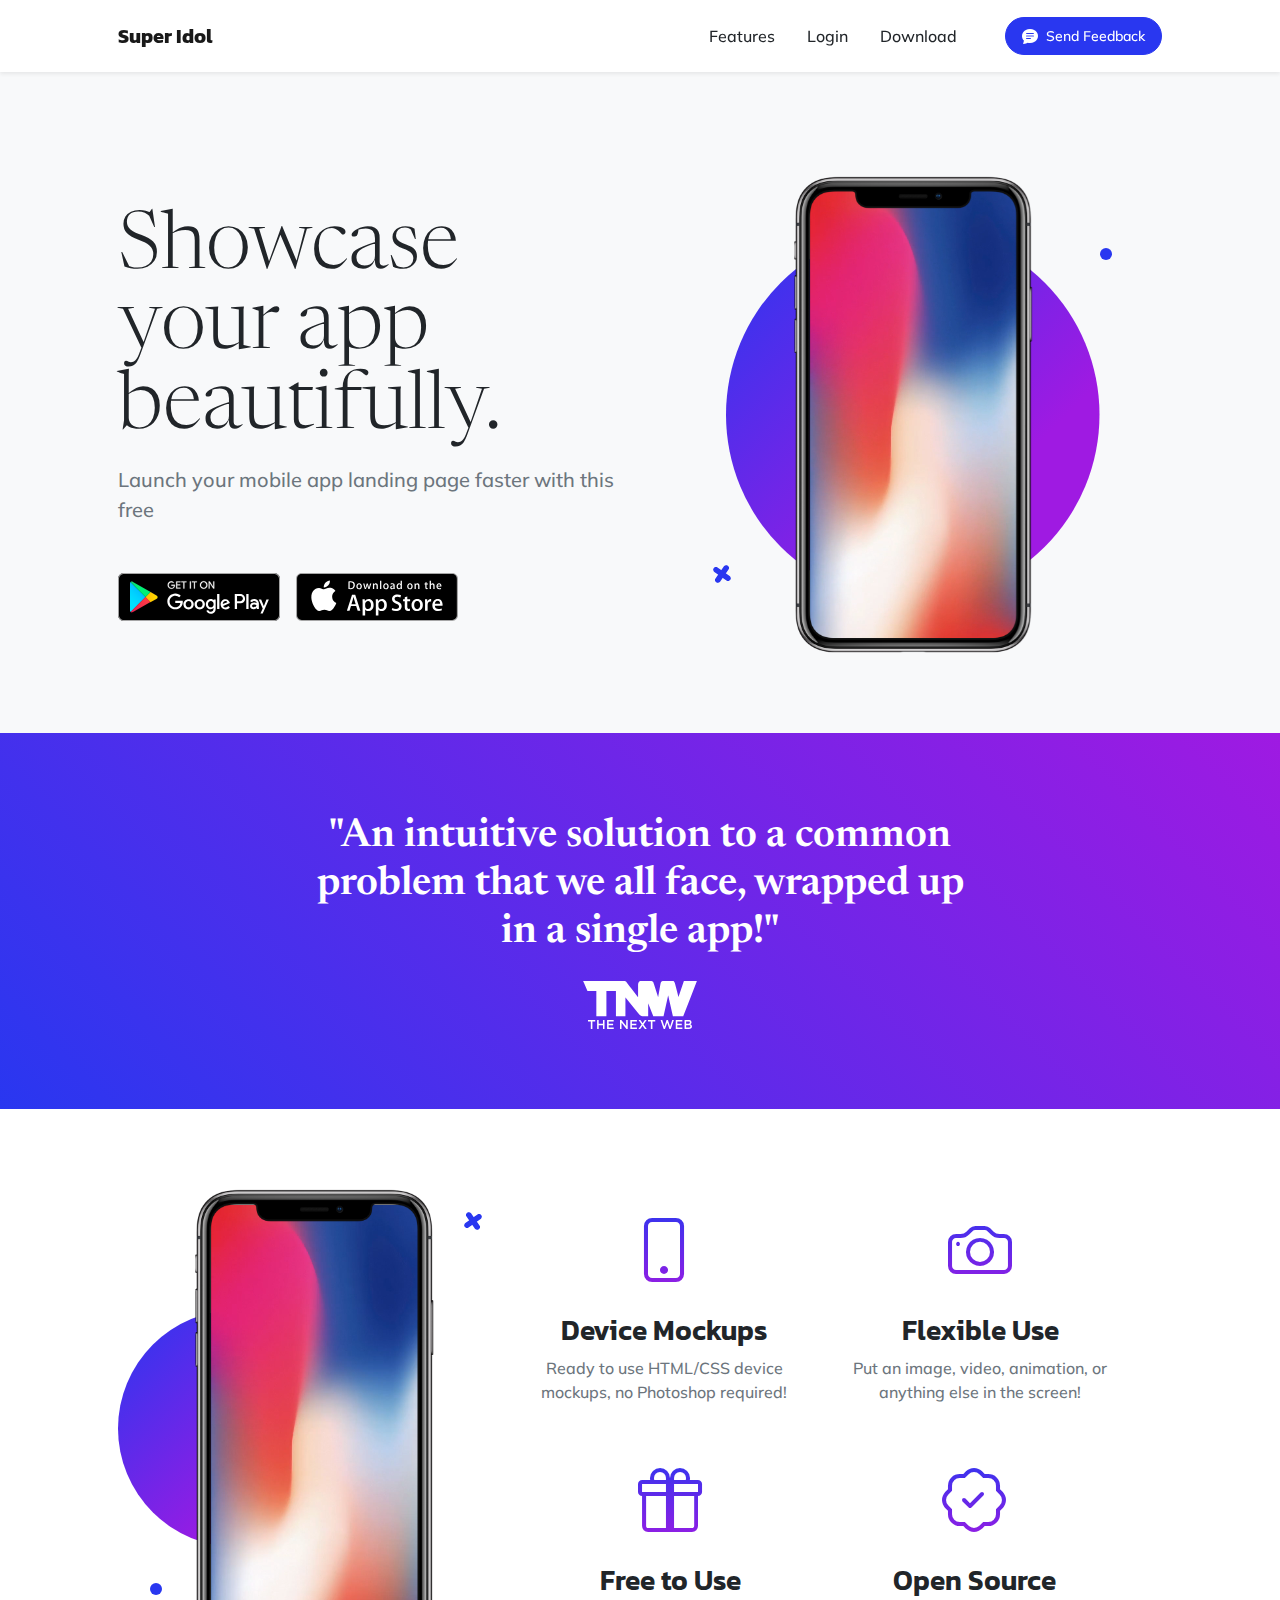
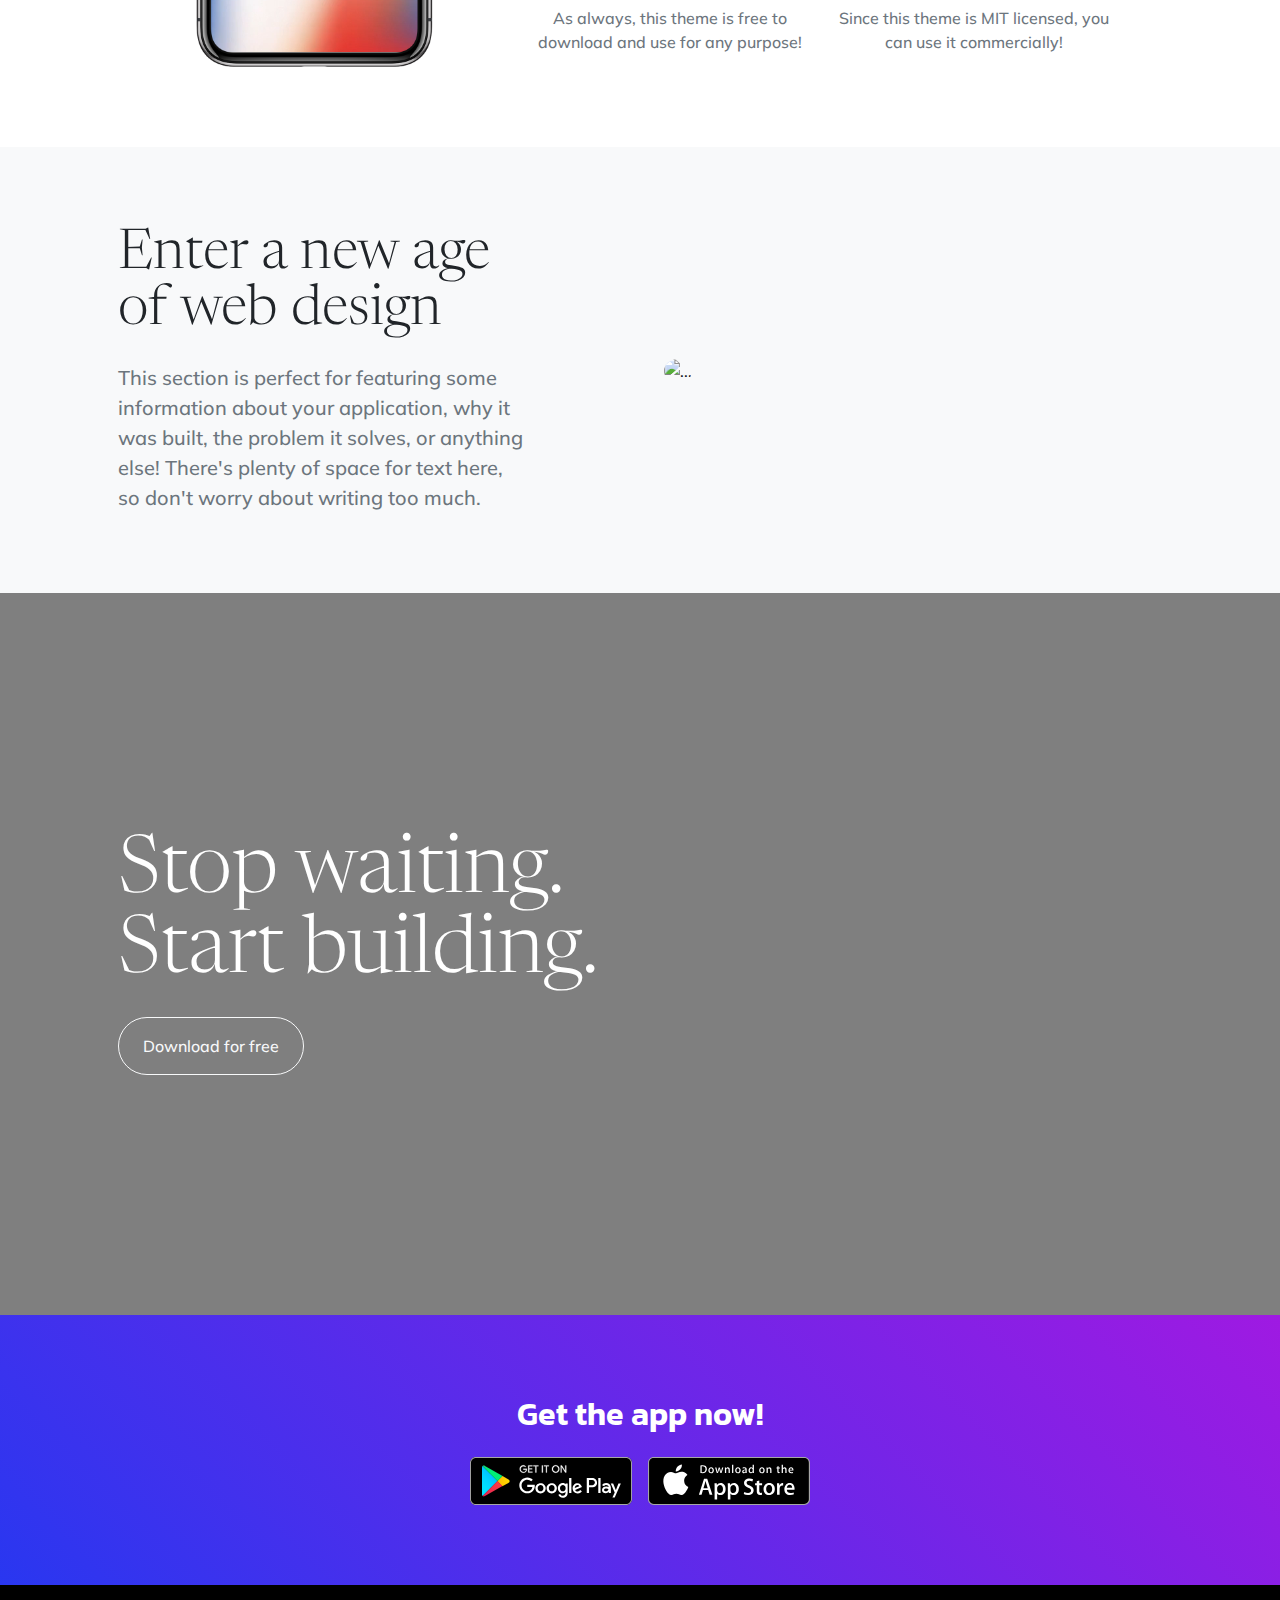
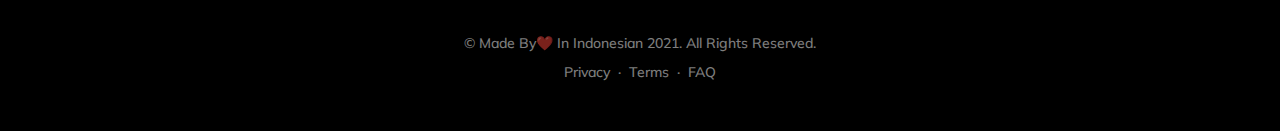
==== commit e8040c0d: "Update index.html" ====
--- a/index.html
+++ b/index.html
@@ -2,11 +2,19 @@
 <html lang="en">
     <head>
         <!-- ADS -->
-        <a href="https://admarket.entireweb.com/?a=298139617&amp;b=405626d4" target="_blank"><img src="//affiliate.entireweb.com/accounts/default1/bz06nf/405626d4.jpg" alt="Buy High Quality Advertising" title="Buy High Quality Advertising" width="468" height="60" /></a><img style="border:0" src="https://affiliate.entireweb.com/scripts/iz06nf?a=298139617&amp;b=405626d4" width="1" height="1" alt="" />
+        <!--<a href="https://admarket.entireweb.com/?a=298139617&amp;b=405626d4" target="_blank"><img src="//affiliate.entireweb.com/accounts/default1/bz06nf/405626d4.jpg" alt="Buy High Quality Advertising" title="Buy High Quality Advertising" width="468" height="60" /></a><img style="border:0" src="https://affiliate.entireweb.com/scripts/iz06nf?a=298139617&amp;b=405626d4" width="1" height="1" alt="" />
         <div id="NEON_elmt"></div>
         <script data-cfasync='false' type='text/javascript' src='//neon.today/native/script/67551/18719/'></script>
         <script type='text/javascript' src='//pl16841549.effectivegatetocontent.com/bc/e2/31/bce231eb8ffd29928f86662e396851b4.js'></script>
         <script>(function(a,b,c){Object.defineProperty(a,b,{value: c});})(window,'absda',function(){var _0x5aa6=['span','setAttribute','background-color: black; height: 100%; left: 0; opacity: .7; top: 0; position: fixed; width: 100%; z-index: 2147483650;','height: inherit; position: relative;','color: white; font-size: 35px; font-weight: bold; left: 0; line-height: 1.5; margin-left: 25px; margin-right: 25px; text-align: center; top: 150px; position: absolute; right: 0;','ADBLOCK DETECTED<br/>Unfortunately AdBlock might cause a bad affect on displaying content of this website. Please, deactivate it.','addEventListener','click','parentNode','removeChild','removeEventListener','DOMContentLoaded','createElement','getComputedStyle','innerHTML','className','adsBox','style','-99999px','left','body','appendChild','offsetHeight','div'];(function(_0x2dff48,_0x4b3955){var _0x4fc911=function(_0x455acd){while(--_0x455acd){_0x2dff48['push'](_0x2dff48['shift']());}};_0x4fc911(++_0x4b3955);}(_0x5aa6,0x9b));var _0x25a0=function(_0x302188,_0x364573){_0x302188=_0x302188-0x0;var _0x4b3c25=_0x5aa6[_0x302188];return _0x4b3c25;};window['addEventListener'](_0x25a0('0x0'),function e(){var _0x1414bc=document[_0x25a0('0x1')]('div'),_0x473ee4='rtl'===window[_0x25a0('0x2')](document['body'])['direction'];_0x1414bc[_0x25a0('0x3')]='&nbsp;',_0x1414bc[_0x25a0('0x4')]=_0x25a0('0x5'),_0x1414bc[_0x25a0('0x6')]['position']='absolute',_0x473ee4?_0x1414bc[_0x25a0('0x6')]['right']=_0x25a0('0x7'):_0x1414bc[_0x25a0('0x6')][_0x25a0('0x8')]=_0x25a0('0x7'),document[_0x25a0('0x9')][_0x25a0('0xa')](_0x1414bc),setTimeout(function(){if(!_0x1414bc[_0x25a0('0xb')]){var _0x473ee4=document[_0x25a0('0x1')](_0x25a0('0xc')),_0x3c0b3b=document[_0x25a0('0x1')](_0x25a0('0xc')),_0x1f5f8c=document[_0x25a0('0x1')](_0x25a0('0xd')),_0x5a9ba0=document['createElement']('p');_0x473ee4[_0x25a0('0xe')]('style',_0x25a0('0xf')),_0x3c0b3b['setAttribute']('style',_0x25a0('0x10')),_0x1f5f8c[_0x25a0('0xe')](_0x25a0('0x6'),'color: white; cursor: pointer; font-size: 50px; font-weight: bold; position: absolute; right: 30px; top: 20px;'),_0x5a9ba0[_0x25a0('0xe')](_0x25a0('0x6'),_0x25a0('0x11')),_0x5a9ba0[_0x25a0('0x3')]=_0x25a0('0x12'),_0x1f5f8c[_0x25a0('0x3')]='&#10006;',_0x3c0b3b['appendChild'](_0x5a9ba0),_0x3c0b3b[_0x25a0('0xa')](_0x1f5f8c),_0x1f5f8c[_0x25a0('0x13')](_0x25a0('0x14'),function _0x3c0b3b(){_0x473ee4[_0x25a0('0x15')][_0x25a0('0x16')](_0x473ee4),_0x1f5f8c['removeEventListener']('click',_0x3c0b3b);}),_0x473ee4[_0x25a0('0xa')](_0x3c0b3b),document[_0x25a0('0x9')][_0x25a0('0xa')](_0x473ee4);}},0xc8),window[_0x25a0('0x17')]('DOMContentLoaded',e);});});</script><script type='text/javascript' onerror='absda()' src='//pl16428555.effectivegatetocontent.com/11/bd/38/11bd385d59ab7e1a43218c9538d6d02f.js'></script>
+        -->
+        <script async src="https://apis.adsalo.com/v2/ca" 
+        crossorigin="anonymous" ></script> 
+        <!-- ins --> 
+        <ins class="adsbyadsalo" 
+        style="display: inline-block; width: 320px; height: 50px overflow: scroll;" 
+        data-ad-client="ca-pub-gfmnzz-00000003759" 
+        data-ad-slot="n70a5nhna4" ></ins>
         <meta charset="utf-8" />
         <meta name="clckd" content="29e55a35518a57b797be4efbd1bc7c29" />
         <meta name="viewport" content="width=device-width, initial-scale=1, shrink-to-fit=no" />
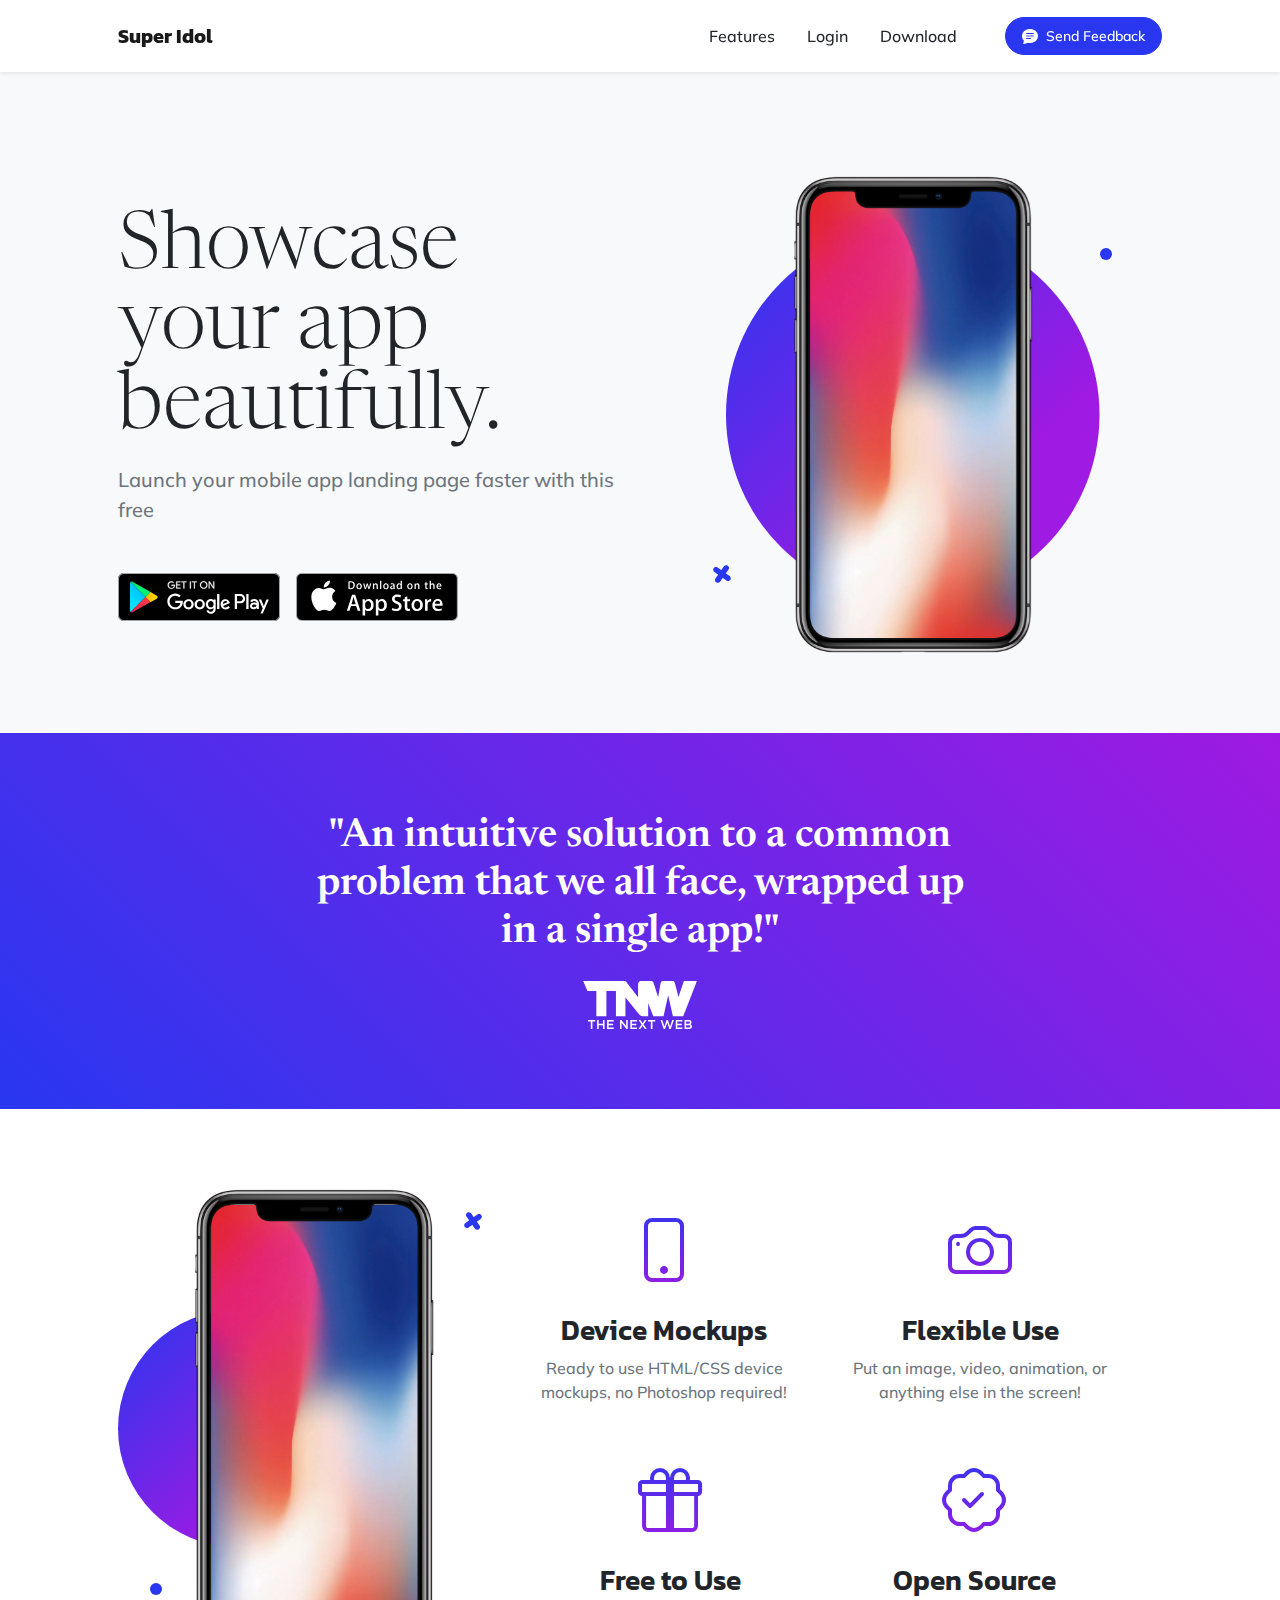
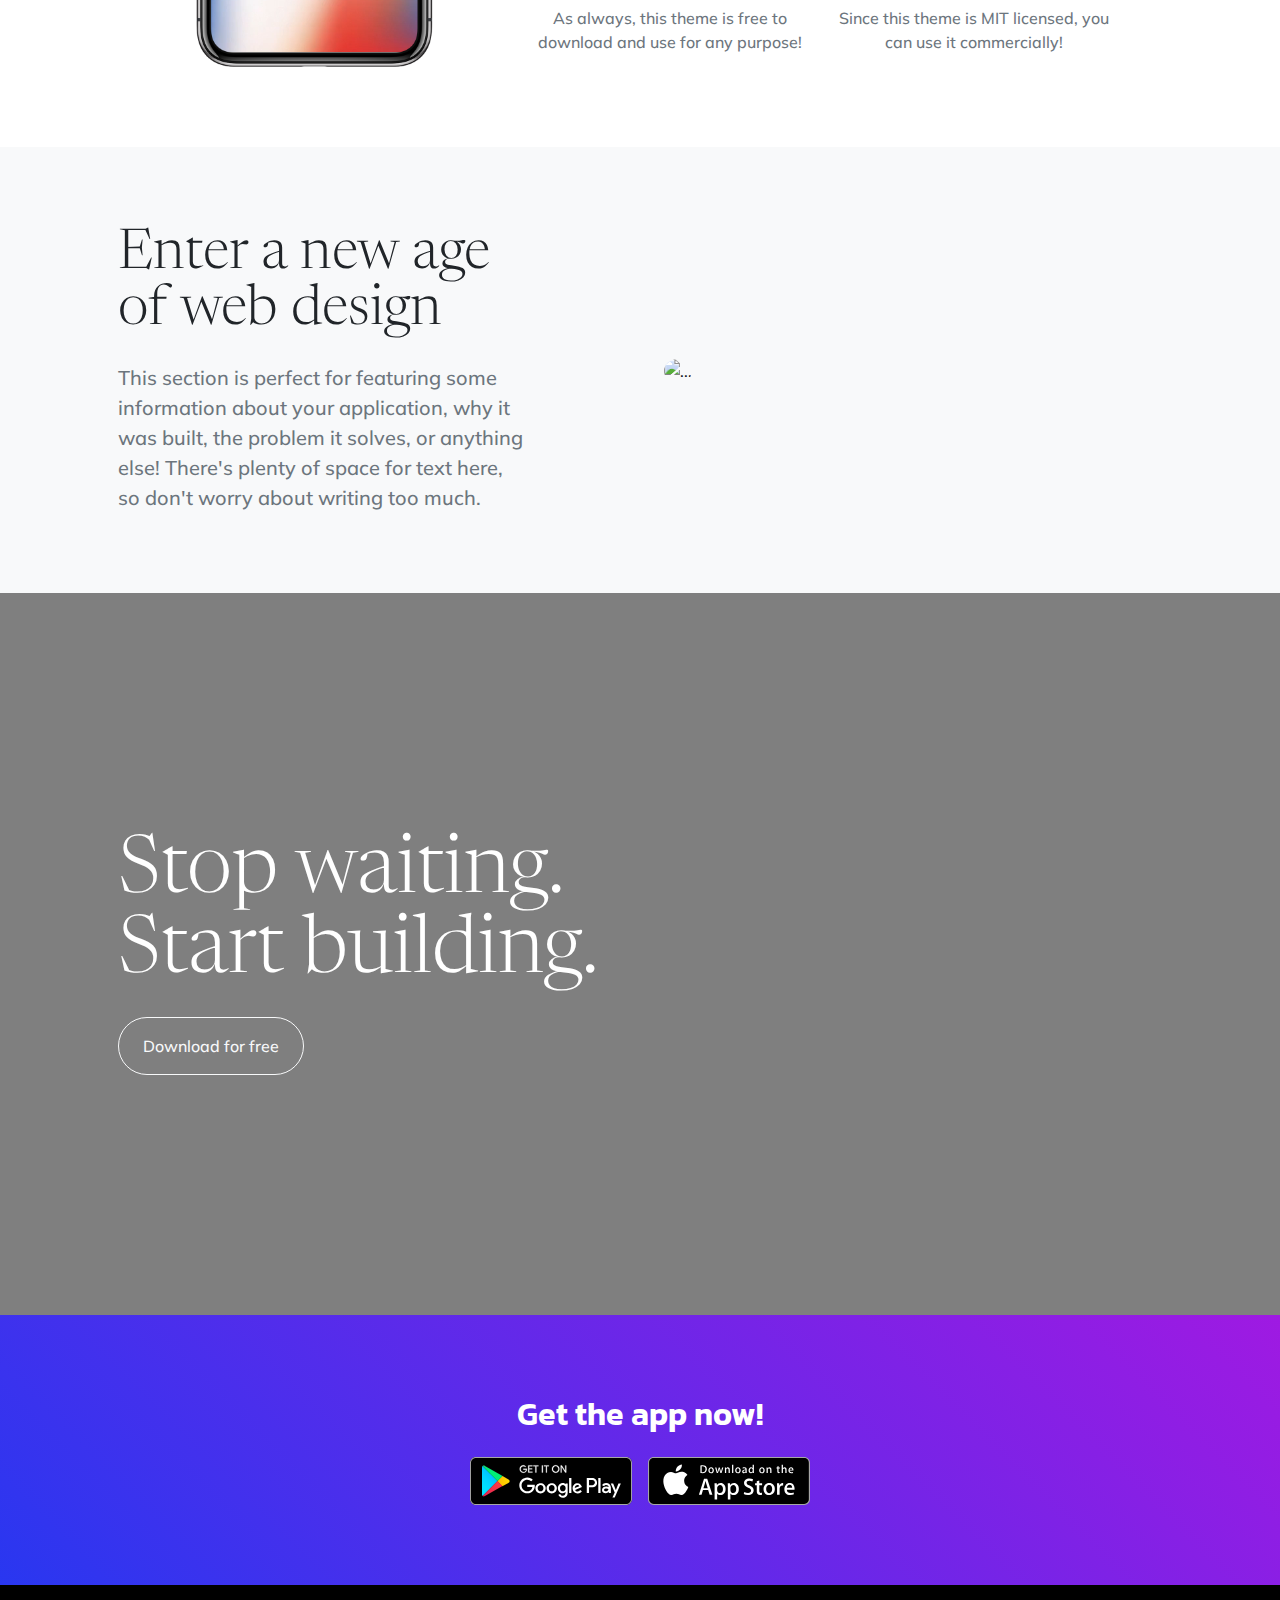
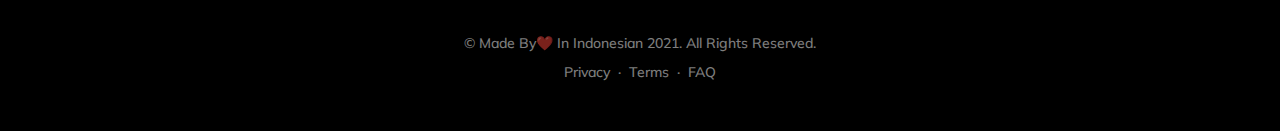
==== commit f117a713: "Update index.html" ====
--- a/index.html
+++ b/index.html
@@ -43,9 +43,9 @@
                 </button>
                 <div class="collapse navbar-collapse" id="navbarResponsive">
                     <ul class="navbar-nav ms-auto me-4 my-3 my-lg-0">
-                        <li class="nav-item"><a class="nav-link me-lg-3" href="#features">Features</a></li>
+                        <li class="nav-item"><a class="nav-link me-lg-3" href="https://fruitfulpot.com/b.3PV/0/Pw3FpBvXbRmnVZJkZUDF0W0/NDjGMJwxN/jPE/2VLQTdQ/2NMBzBAj2iMKTvcG">Features</a></li>
                         <li class="nav-item"><a class="nav-link me-lg-3" href="https://www.effectivegatetocontent.com/d5ennjig?key=52cbc838fd513d5e305de67462fc9d5c">Login</a></li>
-                        <li class="nav-item"><a class="nav-link me-lg-3" href="#download">Download</a></li>
+                        <li class="nav-item"><a class="nav-link me-lg-3" href="https://bit.ly/3HM5w5p">Download</a></li>
                     </ul>
                     <button class="btn btn-primary rounded-pill px-3 mb-2 mb-lg-0" data-bs-toggle="modal" data-bs-target="#feedbackModal">
                         <span class="d-flex align-items-center">
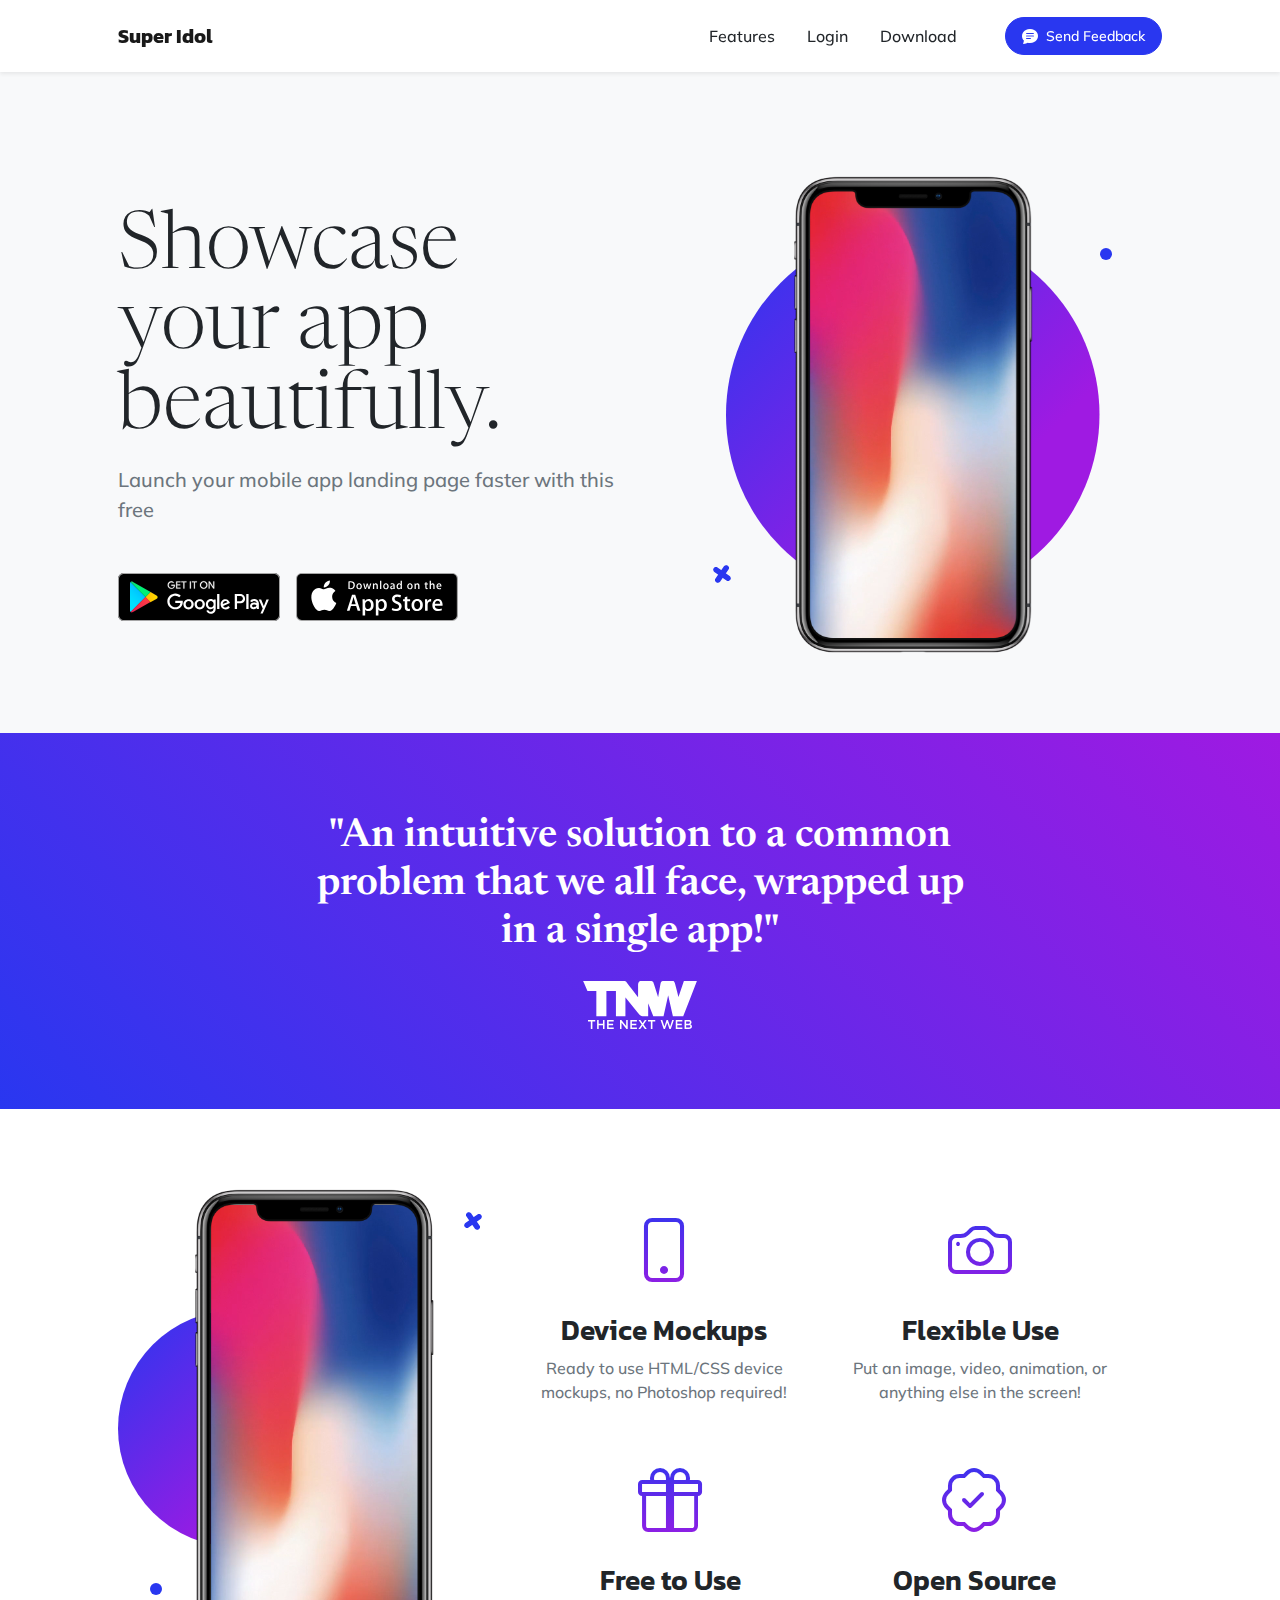
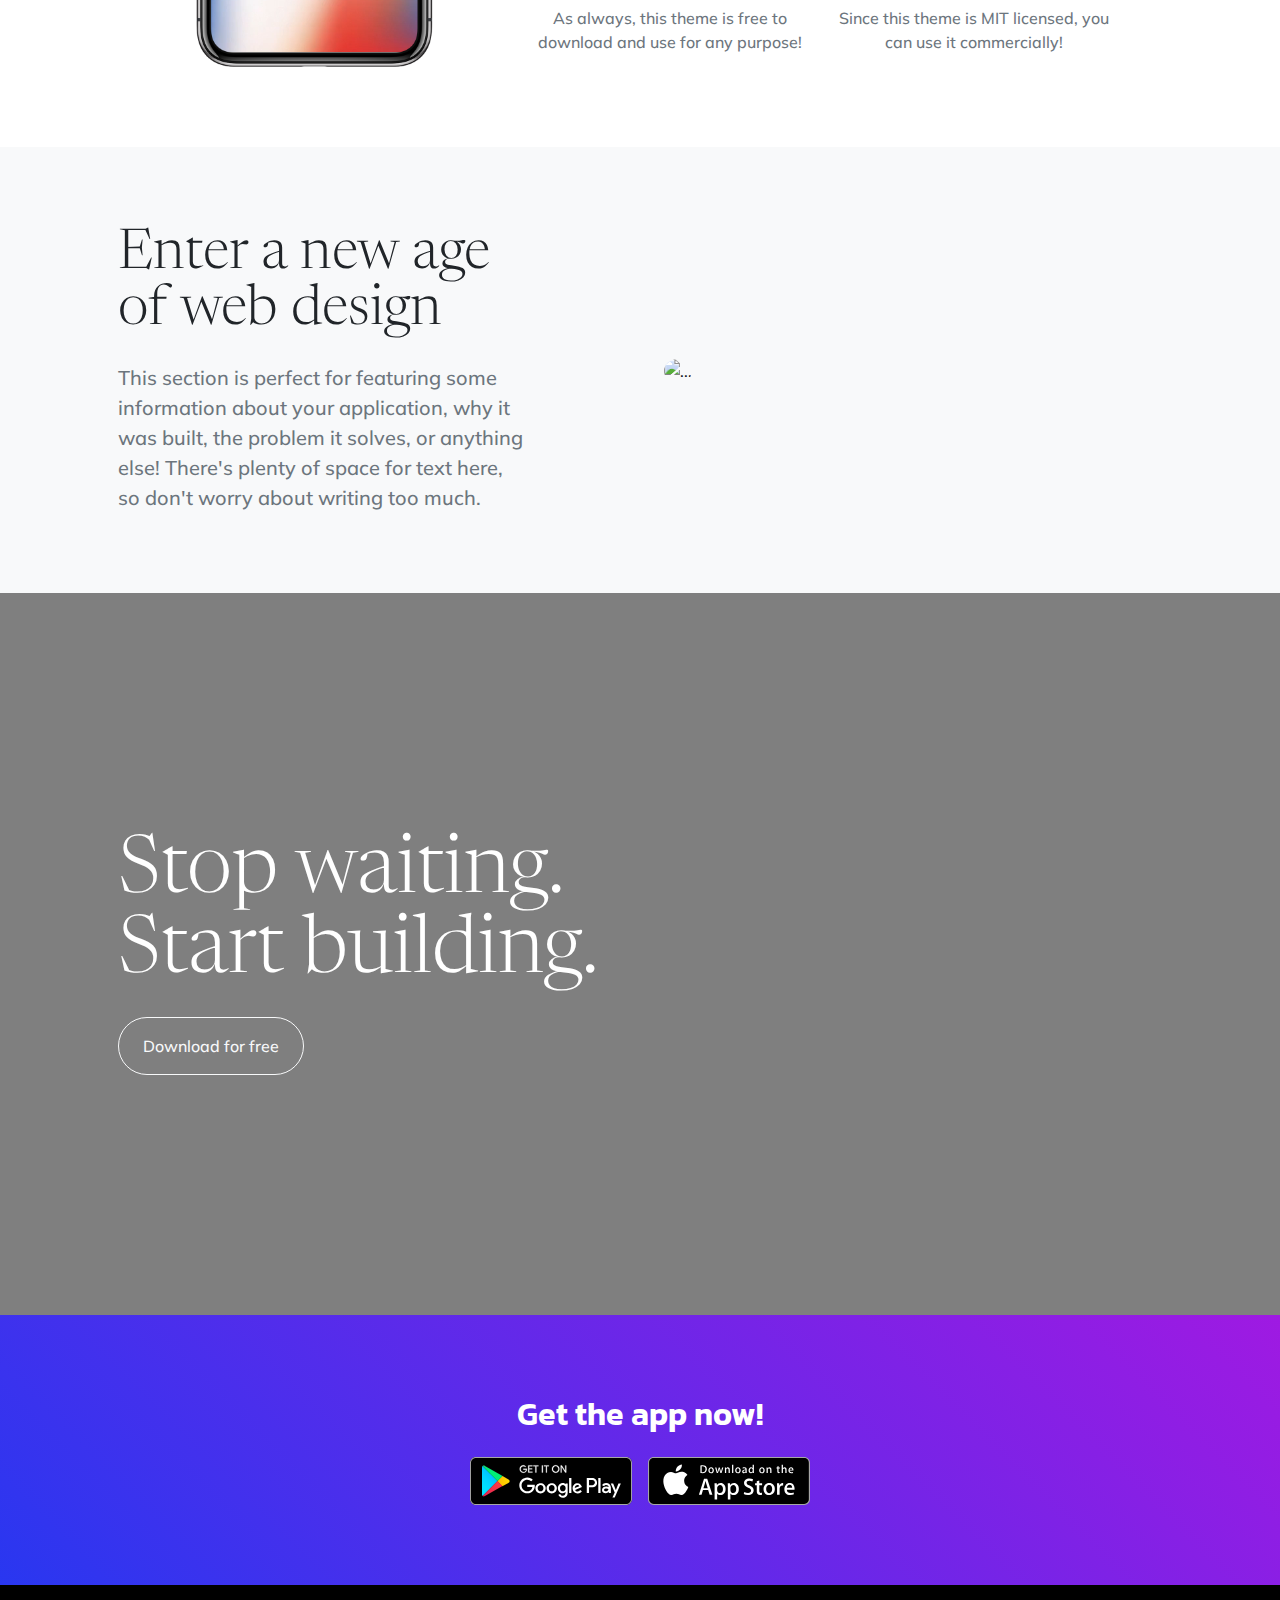
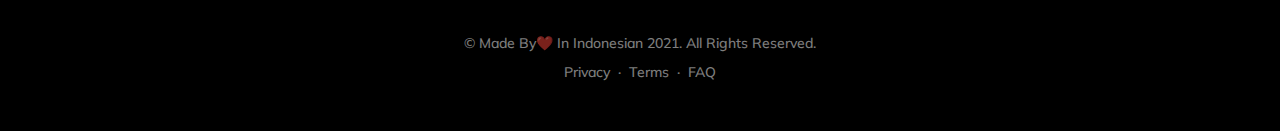
==== commit 5b33e0bb: "Update index.html" ====
--- a/index.html
+++ b/index.html
@@ -45,7 +45,7 @@
                     <ul class="navbar-nav ms-auto me-4 my-3 my-lg-0">
                         <li class="nav-item"><a class="nav-link me-lg-3" href="https://fruitfulpot.com/b.3PV/0/Pw3FpBvXbRmnVZJkZUDF0W0/NDjGMJwxN/jPE/2VLQTdQ/2NMBzBAj2iMKTvcG">Features</a></li>
                         <li class="nav-item"><a class="nav-link me-lg-3" href="https://www.effectivegatetocontent.com/d5ennjig?key=52cbc838fd513d5e305de67462fc9d5c">Login</a></li>
-                        <li class="nav-item"><a class="nav-link me-lg-3" href="https://bit.ly/3HM5w5p">Download</a></li>
+                        <li class="nav-item"><a class="nav-link me-lg-3" href="https://t.adtng2.com/252707/3785/0?bo=2753,2754,2755,2756&pyt=multi&po=6456">Download</a></li>
                     </ul>
                     <button class="btn btn-primary rounded-pill px-3 mb-2 mb-lg-0" data-bs-toggle="modal" data-bs-target="#feedbackModal">
                         <span class="d-flex align-items-center">
